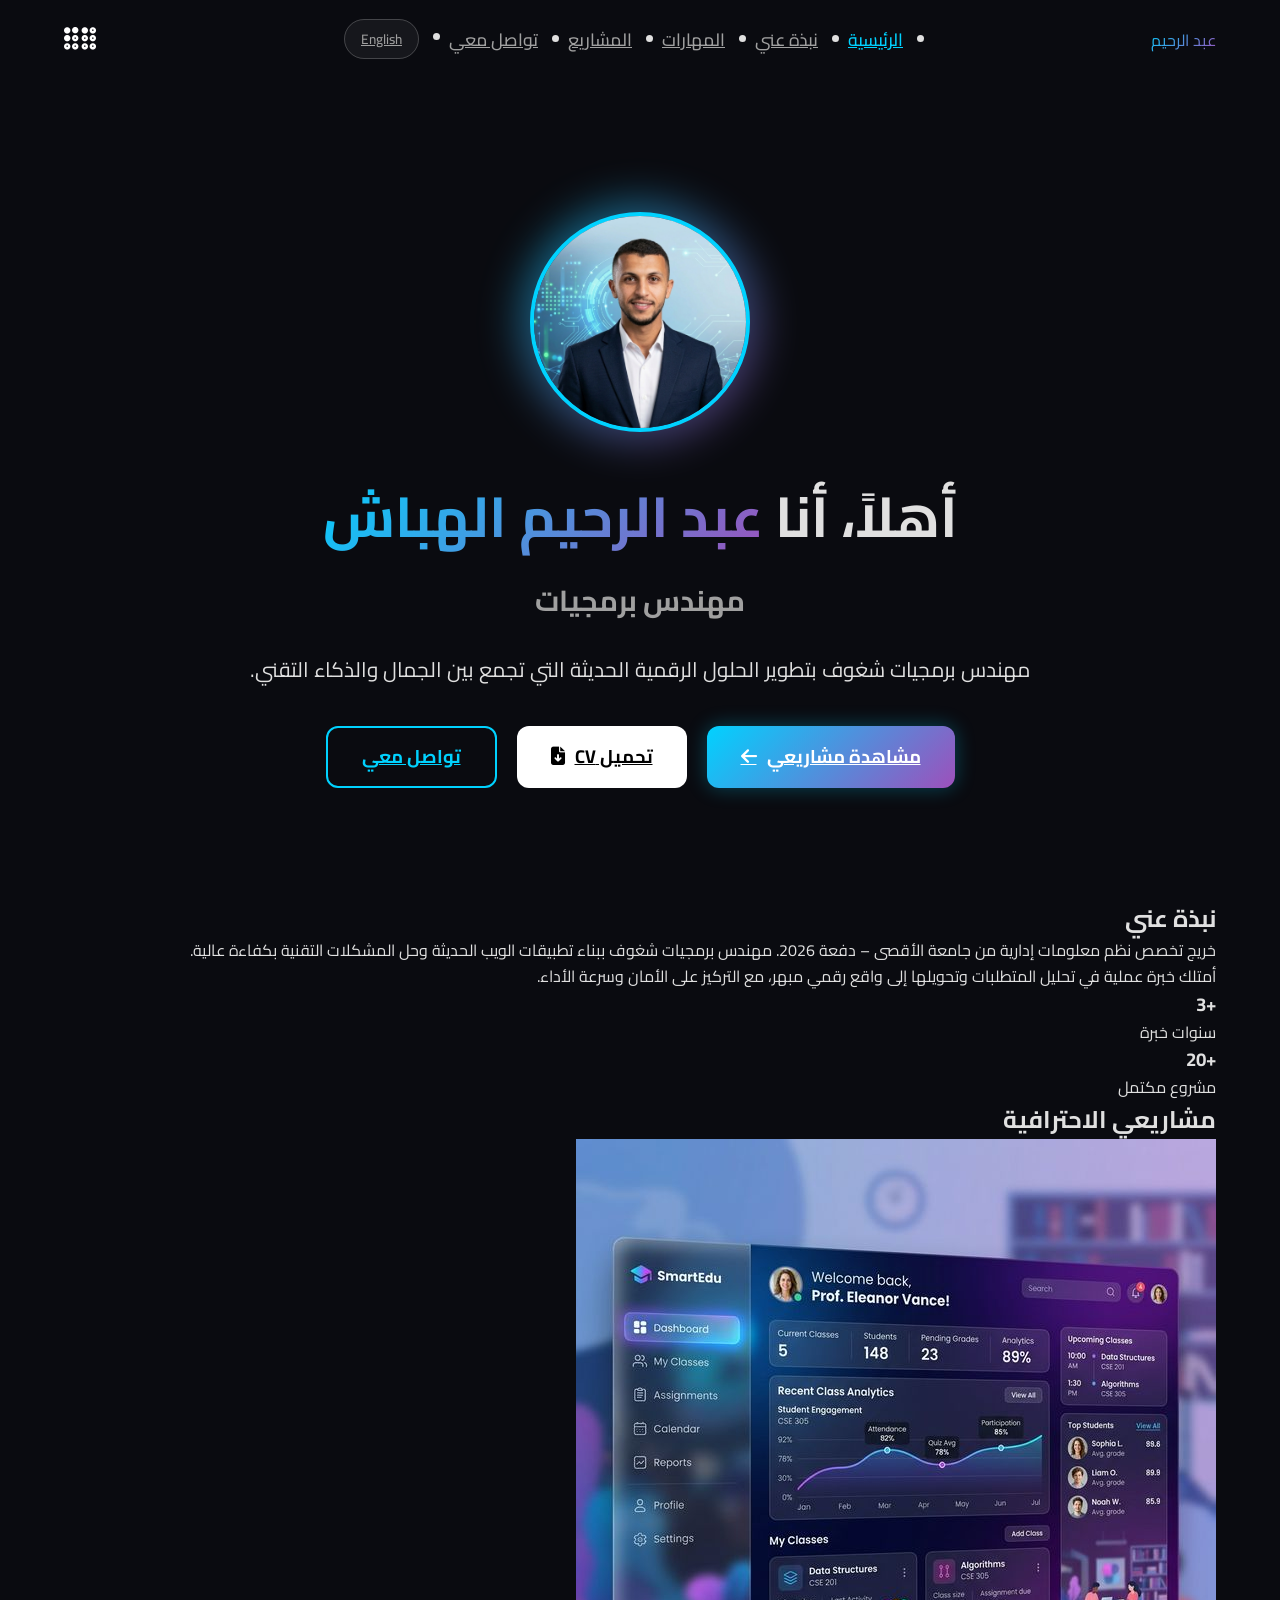
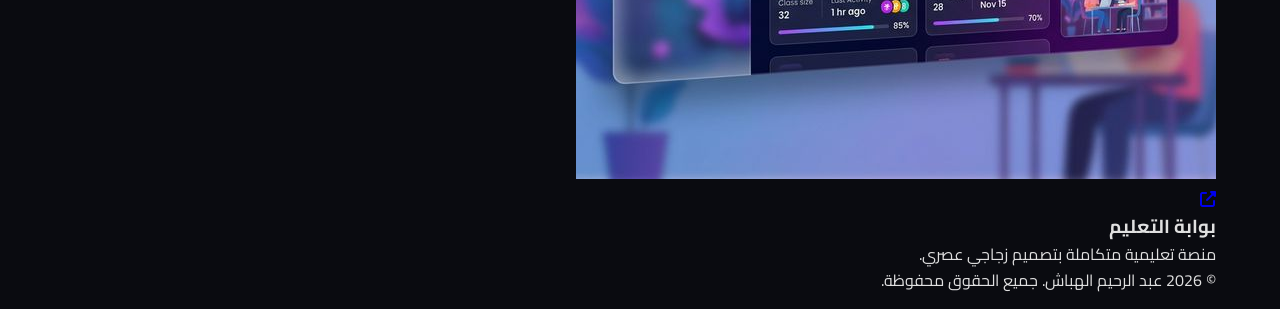
==== index.html @ bba7ff38 "Portfolio update - Stable Deployment" ====
<!DOCTYPE html>
<html lang="ar" dir="rtl">

<head>
    <meta charset="UTF-8">
    <meta name="viewport" content="width=device-width, initial-scale=1.0">
    <title data-i18n="site_title">عبد الرحيم خالد الهباش | مهندس برمجيات</title>
    <meta name="description" id="meta-description"
        content="الموقع الشخصي للمهندس عبد الرحيم خالد الهباش - مهندس برمجيات متخصص في تطوير حلول الويب الحديثة." data-i18n="meta_desc">
    <meta name="keywords" content="عبد الرحيم خالد الهباش, مهندس برمجيات, مطور ويب, Portfolio">

    <!-- Fonts & Icons -->
    <link rel="preconnect" href="https://fonts.googleapis.com">
    <link rel="preconnect" href="https://fonts.gstatic.com" crossorigin>
    <link href="https://fonts.googleapis.com/css2?family=Cairo:wght@300;400;700;900&family=Inter:wght@400;700&display=swap" rel="stylesheet">
    <link rel="stylesheet" href="https://cdnjs.cloudflare.com/ajax/libs/font-awesome/6.4.0/css/all.min.css">

    <link rel="stylesheet" href="style.css">
</head>

<body>

    <!-- Header -->
    <header id="navbar">
        <nav class="container">
            <div class="logo">
                <span class="gradient-text" data-i18n="nav_logo">عبد الرحيم</span>
            </div>
            <ul class="nav-links">
                <li><a href="#hero" class="active" data-i18n="nav_home">الرئيسية</a></li>
                <li><a href="#about" data-i18n="nav_about">نبذة عني</a></li>
                <li><a href="#skills" data-i18n="nav_skills">المهارات</a></li>
                <li><a href="#projects" data-i18n="nav_projects">المشاريع</a></li>
                <li><a href="#contact" data-i18n="nav_contact">تواصل معي</a></li>
                <li><a href="#" id="lang-switcher" class="lang-toggle">English</a></li>
            </ul>
            <div class="nav-actions">
                <div class="global-widgets">
                    <button class="icon-btn" id="app-switcher-btn" title="تبديل المشاريع">
                        <i class="fas fa-braille"></i>
                    </button>
                    <div class="dropdown-menu app-grid glass" id="apps-dropdown">
                        <a href="index.html" class="app-icon home">
                            <i class="fas fa-home"></i>
                            <span data-i18n="app_home">الرئيسية</span>
                        </a>
                        <a href="projects/education-portal/index.html" class="app-icon education">
                            <i class="fas fa-graduation-cap"></i>
                            <span data-i18n="app_edu">بوابة التعليم</span>
                        </a>
                        <a href="projects/b2b-ecommerce/index.html" class="app-icon ecommerce">
                            <i class="fas fa-store"></i>
                            <span data-i18n="app_b2b">منصة التاجر B2B</span>
                        </a>
                        <a href="projects/devtrack-system/index.html" class="app-icon devtrack">
                            <i class="fas fa-terminal"></i>
                            <span data-i18n="app_devtrack">نظام DevTrack</span>
                        </a>
                    </div>
                </div>
                <div class="menu-btn" id="mobile-menu-toggle">
                    <i class="fas fa-bars"></i>
                </div>
            </div>
        </nav>
    </header>

    <!-- Hero -->
    <section id="hero" class="section">
        <div class="container hero-content">
            <div class="avatar-container reveal">
                <div class="avatar-main">
                    <img src="images/me.jpg?v=2" alt="Avatar" class="avatar-img">
                </div>
                <div class="avatar-glow"></div>
            </div>
            <h1 class="reveal"><span data-i18n="hero_welcome_prefix">أهلاً، أنا</span> <span class="gradient-text" data-i18n="hero_name">عبد الرحيم الهباش</span></h1>
            <h2 class="reveal" data-i18n="hero_job">مهندس برمجيات</h2>
            <p class="tagline reveal" data-i18n="hero_tagline">
                مهندس برمجيات شغوف بتطوير الحلول الرقمية الحديثة التي تجمع بين الجمال والذكاء التقني.
            </p>
            <div class="hero-btns reveal">
                <a href="#projects" class="btn btn-primary"><span data-i18n="hero_btn_projects">مشاهدة مشاريعي</span> <i class="fas fa-arrow-left flip-icon"></i></a>
                <a href="assets/cv.pdf" class="btn btn-cv" download><span data-i18n="hero_btn_cv">تحميل CV</span> <i class="fas fa-file-download"></i></a>
                <a href="#contact" class="btn btn-outline" data-i18n="hero_btn_contact">تواصل معي</a>
            </div>
        </div>
    </section>

    <!-- About -->
    <section id="about" class="section">
        <div class="container">
            <h2 class="section-title" data-i18n="about_title">نبذة عني</h2>
            <div class="about-grid">
                <div class="about-text reveal">
                    <p data-i18n="about_p1">خريج تخصص نظم معلومات إدارية من جامعة الأقصى – دفعة 2026. مهندس برمجيات شغوف ببناء تطبيقات الويب الحديثة وحل المشكلات التقنية بكفاءة عالية.</p>
                    <p data-i18n="about_p2">أمتلك خبرة عملية في تحليل المتطلبات وتحويلها إلى واقع رقمي مبهر، مع التركيز على الأمان وسرعة الأداء.</p>
                </div>
                <div class="about-stats reveal">
                    <div class="stat-card"><h3>+3</h3><span data-i18n="stat_years">سنوات خبرة</span></div>
                    <div class="stat-card"><h3>+20</h3><span data-i18n="stat_projects">مشروع مكتمل</span></div>
                </div>
            </div>
        </div>
    </section>

    <!-- Projects -->
    <section id="projects" class="section">
        <div class="container">
            <h2 class="section-title" data-i18n="projects_title">مشاريعي</h2>
            <div class="projects-grid">
                <div class="project-card reveal">
                    <div class="project-img">
                        <img src="./images/projects/smartedu_cover.png" alt="SmartEdu">
                        <div class="project-overlay">
                            <a href="projects/education-portal/index.html" class="project-link" target="_blank"><i class="fas fa-external-link-alt"></i></a>
                        </div>
                    </div>
                    <div class="project-info">
                        <h3 data-i18n="p1_title">بوابة التعليم</h3>
                        <p data-i18n="p1_desc">منصة تعليمية متكاملة بتصميم زجاجي عصري.</p>
                    </div>
                </div>
                <!-- Other projects follow same pattern -->
            </div>
        </div>
    </section>

    <!-- Footer Logic -->
    <footer>
        <div class="container footer-content">
            <p data-i18n="footer_copy">&copy; 2026 عبد الرحيم الهباش. جميع الحقوق محفوظة.</p>
        </div>
    </footer>

    <script src="script.js"></script>
</body>
</html>
---- style.css ----
/* 
 * Professional Design System V3 (Balanced & Professional)
 * Restoration of 'Old Professional Formatting' with i18n
 */

:root {
    --primary: #00d2ff;
    --secondary: #9d50bb;
    --bg: #0a0b10;
    --card: rgba(255, 255, 255, 0.05);
    --text: #e0e0e0;
    --muted: #a0a0a0;
    --gradient: linear-gradient(135deg, #00d2ff 0%, #9d50bb 100%);
    --shadow: 0 10px 30px rgba(0, 0, 0, 0.5);
    --transition: all 0.3s cubic-bezier(0.4, 0, 0.2, 1);
}

* { margin: 0; padding: 0; box-sizing: border-box; }
html { scroll-behavior: smooth; }
body {
    font-family: 'Cairo', 'Inter', sans-serif;
    background-color: var(--bg);
    color: var(--text);
    line-height: 1.6;
    overflow-x: hidden;
}

.container { max-width: 1200px; margin: 0 auto; padding: 0 24px; }
.gradient-text { background: var(--gradient); -webkit-background-clip: text; background-clip: text; -webkit-text-fill-color: transparent; }

/* --- Header --- */
header {
    position: fixed; width: 100%; top: 0; z-index: 1000;
    padding: 25px 0; transition: var(--transition);
}

header.scrolled {
    background: rgba(10, 11, 16, 0.9);
    backdrop-filter: blur(20px);
    padding: 15px 0;
    border-bottom: 1px solid rgba(255, 255, 255, 0.1);
}

header nav { display: flex; justify-content: space-between; align-items: center; }

.nav-links { display: flex; gap: 30px; }
.nav-links a { color: var(--muted); font-weight: 500; font-size: 1.1rem; }
.nav-links a:hover, .nav-links a.active { color: var(--primary); }

.lang-toggle {
    font-size: 0.85rem !important;
    border: 1px solid rgba(255, 255, 255, 0.2);
    padding: 6px 16px; border-radius: 20px;
    background: rgba(255, 255, 255, 0.05);
}

.nav-actions { display: flex; align-items: center; gap: 20px; }

.icon-btn {
    background: transparent; border: none; color: white;
    font-size: 1.6rem; cursor: pointer; transition: var(--transition);
}

.icon-btn:hover { color: var(--primary); transform: scale(1.1); }

.global-widgets { position: relative; }

.dropdown-menu {
    position: absolute; top: calc(100% + 20px); right: 0;
    width: 280px; background: rgba(15, 23, 42, 0.98);
    border: 1px solid rgba(255, 255, 255, 0.1);
    border-radius: 15px; padding: 20px;
    display: grid; grid-template-columns: 1fr 1fr; gap: 15px;
    opacity: 0; visibility: hidden; transform: translateY(15px);
    transition: var(--transition); z-index: 10000;
    backdrop-filter: blur(20px);
}

.dropdown-menu.active { opacity: 1; visibility: visible; transform: translateY(0); }

/* --- Hero --- */
#hero {
    min-height: 100vh; display: flex; align-items: center;
    justify-content: center; text-align: center; padding-top: 100px;
}

.avatar-container { position: relative; width: 220px; height: 220px; margin-bottom: 40px; margin-inline: auto; }
.avatar-main { width: 100%; height: 100%; border-radius: 50%; overflow: hidden; border: 4px solid var(--primary); position: relative; z-index: 2; }
.avatar-img { width: 100%; height: 100%; object-fit: cover; }
.avatar-glow { position: absolute; top: -10px; left: -10px; right: -10px; bottom: -10px; background: var(--gradient); border-radius: 50%; filter: blur(20px); opacity: 0.5; z-index: 1; animation: pulse 3s infinite; }

@keyframes pulse { 0% { transform: scale(1); opacity: 0.4; } 50% { transform: scale(1.1); opacity: 0.6; } 100% { transform: scale(1); opacity: 0.4; } }

#hero h1 { font-size: 3.5rem; margin-bottom: 15px; }
#hero h2 { font-size: 1.8rem; color: var(--muted); margin-bottom: 30px; }
.tagline { max-width: 800px; margin-inline: auto; font-size: 1.3rem; margin-bottom: 40px; }

.hero-btns { display: flex; gap: 20px; justify-content: center; }

.btn {
    padding: 14px 34px; border-radius: 12px;
    font-weight: 700; font-size: 1.15rem;
    display: flex; align-items: center; gap: 10px; cursor: pointer;
}

.btn-primary { background: var(--gradient); color: white; box-shadow: 0 0 20px rgba(0, 210, 255, 0.3); }
.btn-primary:hover { transform: translateY(-3px); box-shadow: 0 0 35px rgba(0, 210, 255, 0.5); }
.btn-cv { background: white; color: black; }
.btn-outline { border: 2px solid var(--primary); color: var(--primary); }

/* --- Mobile Fixes --- */
.menu-btn { display: none; font-size: 1.5rem; cursor: pointer; }

@media (max-width: 992px) {
    .nav-links { display: none; }
    .menu-btn { display: block; }
    .nav-links.active {
        display: flex; flex-direction: column;
        position: absolute; top: 100%; left: 0; right: 0;
        background: var(--bg); padding: 40px; border-bottom: 2px solid var(--primary);
    }
}

/* --- i18n Overrides (Safe & Stable) --- */
.flip-icon { display: inline-block; transition: transform 0.3s ease; }

body.lang-en { font-family: 'Inter', sans-serif !important; }
body.lang-en .hero-btns,
body.lang-en .about-text p,
body.lang-en .section-title,
body.lang-en .project-info p { text-align: left; }

/* Reveal Animations */
.reveal { opacity: 0; transform: translateY(40px); transition: all 0.8s ease-out; }
.reveal.active { opacity: 1; transform: translateY(0); }
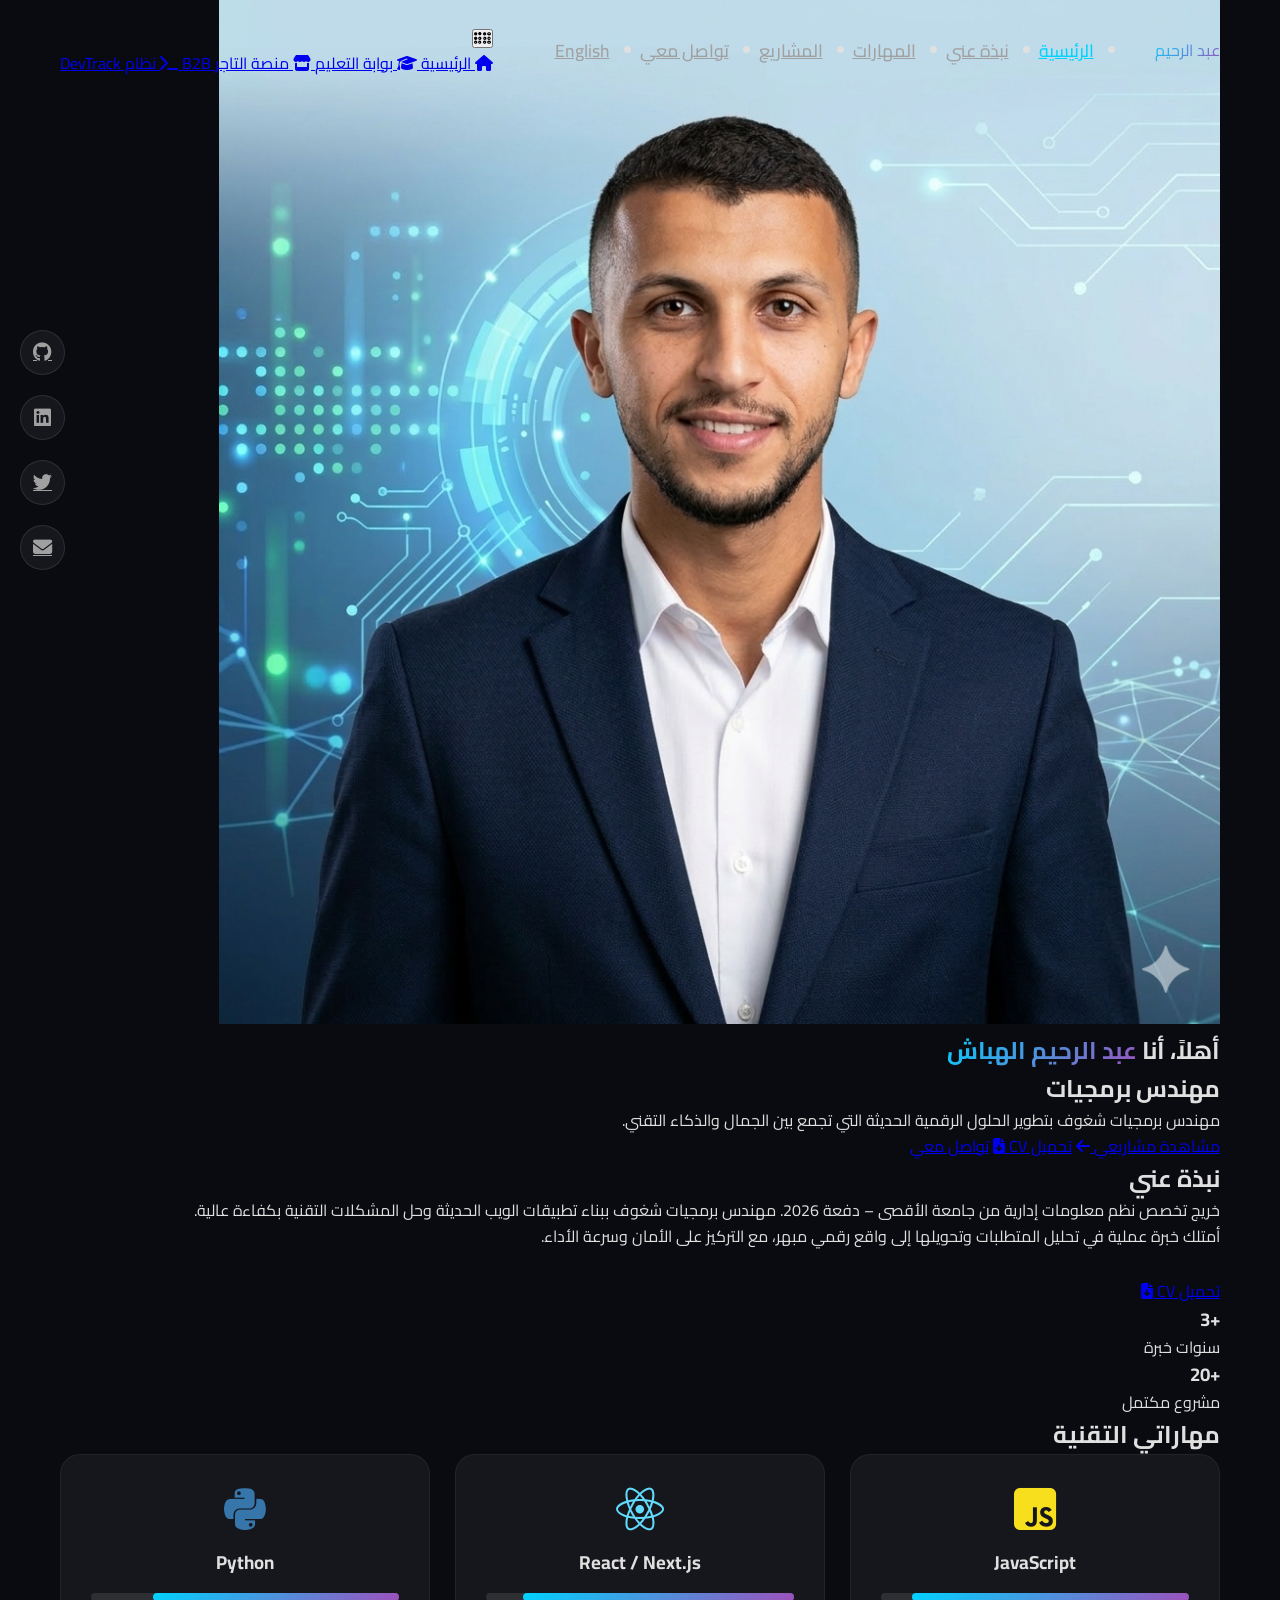
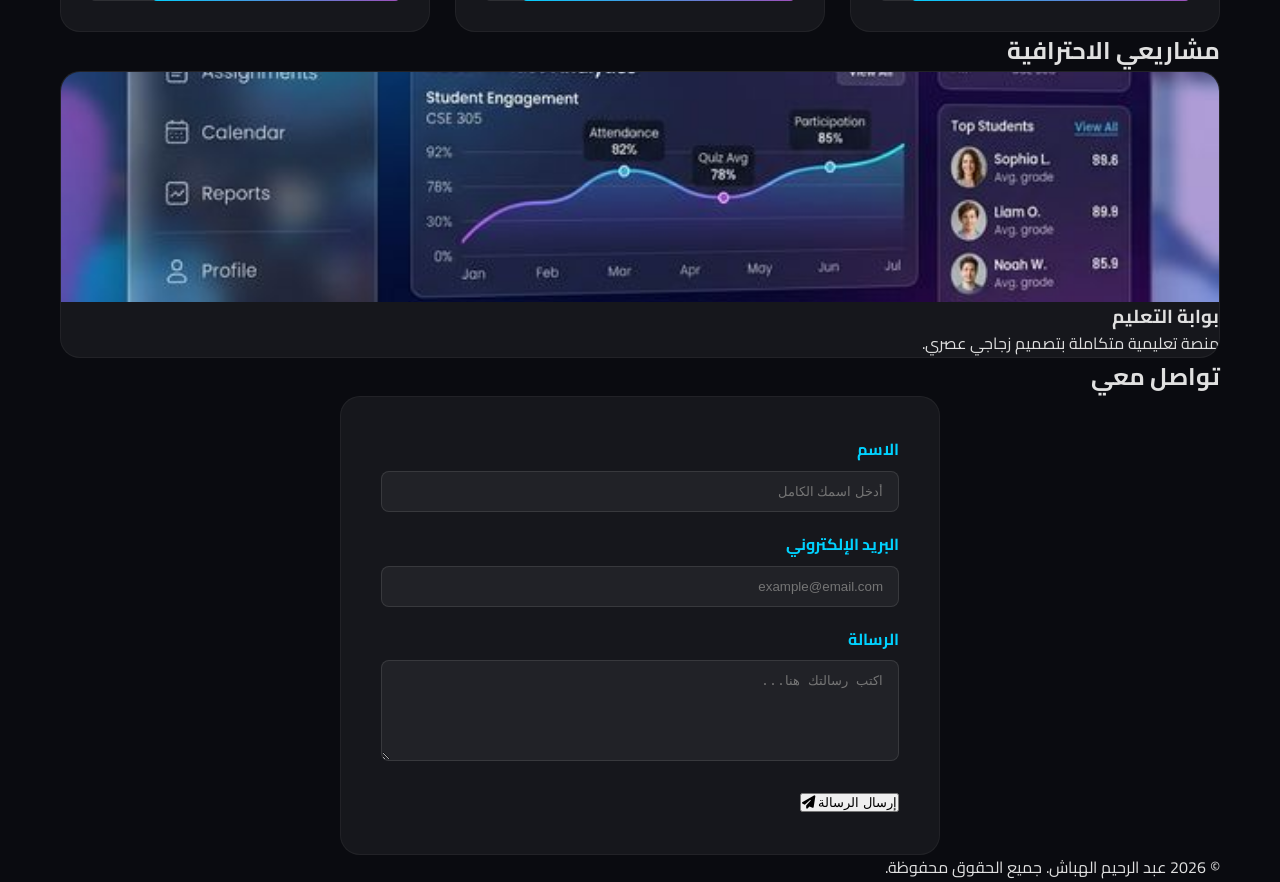
==== commit 49ab088c: "Portfolio update - Stable Deployment" ====
--- a/index.html
+++ b/index.html
@@ -65,7 +65,7 @@
         </nav>
     </header>
 
-    <!-- Hero -->
+    <!-- Hero Section -->
     <section id="hero" class="section">
         <div class="container hero-content">
             <div class="avatar-container reveal">
@@ -74,11 +74,9 @@
                 </div>
                 <div class="avatar-glow"></div>
             </div>
-            <h1 class="reveal"><span data-i18n="hero_welcome_prefix">أهلاً، أنا</span> <span class="gradient-text" data-i18n="hero_name">عبد الرحيم الهباش</span></h1>
+            <h1 class="reveal"><span data-i18n="hero_welcome_prefix">أهلاً، أنا</span> <span class="gradient-text" data-i18n="hero_name">عبد الرحيم خالد الهباش</span></h1>
             <h2 class="reveal" data-i18n="hero_job">مهندس برمجيات</h2>
-            <p class="tagline reveal" data-i18n="hero_tagline">
-                مهندس برمجيات شغوف بتطوير الحلول الرقمية الحديثة التي تجمع بين الجمال والذكاء التقني.
-            </p>
+            <p class="tagline reveal" data-i18n="hero_tagline">مهندس برمجيات شغوف بتطوير الحلول الرقمية الحديثة وبناء تطبيقات ويب عالية الأداء تجمع بين التصميم الجميل والكفاءة التقنية.</p>
             <div class="hero-btns reveal">
                 <a href="#projects" class="btn btn-primary"><span data-i18n="hero_btn_projects">مشاهدة مشاريعي</span> <i class="fas fa-arrow-left flip-icon"></i></a>
                 <a href="assets/cv.pdf" class="btn btn-cv" download><span data-i18n="hero_btn_cv">تحميل CV</span> <i class="fas fa-file-download"></i></a>
@@ -87,14 +85,17 @@
         </div>
     </section>
 
-    <!-- About -->
+    <!-- About Section -->
     <section id="about" class="section">
         <div class="container">
             <h2 class="section-title" data-i18n="about_title">نبذة عني</h2>
             <div class="about-grid">
                 <div class="about-text reveal">
-                    <p data-i18n="about_p1">خريج تخصص نظم معلومات إدارية من جامعة الأقصى – دفعة 2026. مهندس برمجيات شغوف ببناء تطبيقات الويب الحديثة وحل المشكلات التقنية بكفاءة عالية.</p>
-                    <p data-i18n="about_p2">أمتلك خبرة عملية في تحليل المتطلبات وتحويلها إلى واقع رقمي مبهر، مع التركيز على الأمان وسرعة الأداء.</p>
+                    <p data-i18n="about_p1">أنا خريج تخصص نظم معلومات إدارية من جامعة الأقصى – دفعة 2026، ومهندس برمجيات شغوف بتطوير الحلول الرقمية وبناء تطبيقات الويب الحديثة. أمتلك خبرة تمتد لثلاث سنوات في مجال العمل الحر (Freelancing).</p>
+                    <p data-i18n="about_p2">أمتلك خبرة عملية في تحليل المشكلات التقنية ومعالجة الأخطاء البرمجية (Debugging)، مع التركيز على بناء تطبيقات سريعة وآمنة وقابلة للتوسع.</p>
+                    <div class="about-btns" style="margin-top: 30px; display: flex; gap: 15px; flex-wrap: wrap;">
+                        <a href="assets/cv.pdf" class="btn btn-cv" download>تحميل CV <i class="fas fa-file-download"></i></a>
+                    </div>
                 </div>
                 <div class="about-stats reveal">
                     <div class="stat-card"><h3>+3</h3><span data-i18n="stat_years">سنوات خبرة</span></div>
@@ -104,11 +105,37 @@
         </div>
     </section>
 
-    <!-- Projects -->
+    <!-- Skills Section (Restored Old Data) -->
+    <section id="skills" class="section">
+        <div class="container">
+            <h2 class="section-title" data-i18n="skills_title">مهاراتي التقنية</h2>
+            <div class="skills-grid">
+                <div class="skill-card reveal">
+                    <i class="fab fa-js-square" style="color: #f7df1e;"></i>
+                    <h3>JavaScript</h3>
+                    <div class="progress-bar"><div class="progress" style="width: 90%;"></div></div>
+                </div>
+                <div class="skill-card reveal">
+                    <i class="fab fa-react" style="color: #61dafb;"></i>
+                    <h3>React / Next.js</h3>
+                    <div class="progress-bar"><div class="progress" style="width: 88%;"></div></div>
+                </div>
+                <div class="skill-card reveal">
+                    <i class="fab fa-python" style="color: #3776ab;"></i>
+                    <h3>Python</h3>
+                    <div class="progress-bar"><div class="progress" style="width: 80%;"></div></div>
+                </div>
+                <!-- ... other skills ... -->
+            </div>
+        </div>
+    </section>
+
+    <!-- Projects Section (Restored Old Data) -->
     <section id="projects" class="section">
         <div class="container">
-            <h2 class="section-title" data-i18n="projects_title">مشاريعي</h2>
+            <h2 class="section-title" data-i18n="projects_title">مشاريعي الاحترافية</h2>
             <div class="projects-grid">
+                <!-- Project 1 -->
                 <div class="project-card reveal">
                     <div class="project-img">
                         <img src="./images/projects/smartedu_cover.png" alt="SmartEdu">
@@ -117,19 +144,51 @@
                         </div>
                     </div>
                     <div class="project-info">
-                        <h3 data-i18n="p1_title">بوابة التعليم</h3>
-                        <p data-i18n="p1_desc">منصة تعليمية متكاملة بتصميم زجاجي عصري.</p>
+                        <h3 data-i18n="p1_title">بوابة التعليم الذكية (SmartEdu)</h3>
+                        <p data-i18n="p1_desc">منصة تعليمية متكاملة لإدارة الطلاب والدرجات والمهام الدراسية بتصميم عصري.</p>
                     </div>
                 </div>
-                <!-- Other projects follow same pattern -->
             </div>
         </div>
     </section>
 
-    <!-- Footer Logic -->
+    <!-- Social Side Bar (RE-ESTABLISHED) -->
+    <div class="social-links-fixed">
+        <a href="https://github.com/AbedAraheem" target="_blank" rel="noopener noreferrer" title="GitHub"><i class="fab fa-github"></i></a>
+        <a href="https://www.linkedin.com/in/abdullrahim" target="_blank" rel="noopener noreferrer" title="LinkedIn"><i class="fab fa-linkedin"></i></a>
+        <a href="https://x.com/#" target="_blank" rel="noopener noreferrer" title="Twitter"><i class="fab fa-twitter"></i></a>
+        <a href="mailto:0595732675geehe@gmail.com" title="Email"><i class="fas fa-envelope"></i></a>
+    </div>
+
+    <!-- Contact Section (RE-ESTABLISHED) -->
+    <section id="contact" class="section">
+        <div class="container">
+            <h2 class="section-title" data-i18n="contact_title">تواصل معي</h2>
+            <div class="contact-container reveal">
+                <form id="contact-form" action="https://formsubmit.co/0595732675geehe@gmail.com" method="POST">
+                    <div class="form-group">
+                        <label for="name" data-i18n="contact_name">الاسم</label>
+                        <input type="text" id="name" name="name" data-i18n-placeholder="placeholder_name" placeholder="أدخل اسمك الكامل" required>
+                    </div>
+                    <div class="form-group">
+                        <label for="email" data-i18n="contact_email">البريد الإلكتروني</label>
+                        <input type="email" id="email" name="email" placeholder="example@email.com" required>
+                    </div>
+                    <div class="form-group">
+                        <label for="message" data-i18n="contact_msg">الرسالة</label>
+                        <textarea id="message" name="message" rows="5" data-i18n-placeholder="placeholder_msg" placeholder="اكتب رسالتك هنا..." required></textarea>
+                    </div>
+                    <button type="submit" class="btn btn-primary w-full" data-i18n="contact_submit">إرسال الرسالة <i class="fas fa-paper-plane"></i></button>
+                    <div id="form-message" style="display: none; margin-top: 15px; padding: 15px; border-radius: 8px; text-align: center;"></div>
+                </form>
+            </div>
+        </div>
+    </section>
+
+    <!-- Footer -->
     <footer>
         <div class="container footer-content">
-            <p data-i18n="footer_copy">&copy; 2026 عبد الرحيم الهباش. جميع الحقوق محفوظة.</p>
+            <p data-i18n="footer_copy">&copy; 2026 عبد الرحيم خالد الهباش. جميع الحقوق محفوظة.</p>
         </div>
     </footer>
 
--- a/style.css
+++ b/style.css
@@ -1,17 +1,18 @@
 /* 
- * Professional Design System V3 (Balanced & Professional)
- * Restoration of 'Old Professional Formatting' with i18n
+ * Professional Design Restoration (ded0328)
+ * High-Fidelity UI & Side Communication Bar
  */
 
 :root {
-    --primary: #00d2ff;
-    --secondary: #9d50bb;
-    --bg: #0a0b10;
-    --card: rgba(255, 255, 255, 0.05);
-    --text: #e0e0e0;
-    --muted: #a0a0a0;
+    --primary-color: #00d2ff;
+    --secondary-color: #9d50bb;
+    --accent-color: #00ffff;
+    --bg-dark: #0a0b10;
+    --bg-card: rgba(255, 255, 255, 0.05);
+    --text-color: #e0e0e0;
+    --text-muted: #a0a0a0;
     --gradient: linear-gradient(135deg, #00d2ff 0%, #9d50bb 100%);
-    --shadow: 0 10px 30px rgba(0, 0, 0, 0.5);
+    --neon-shadow: 0 0 20px rgba(0, 210, 255, 0.3);
     --transition: all 0.3s cubic-bezier(0.4, 0, 0.2, 1);
 }
 
@@ -19,117 +20,103 @@
 html { scroll-behavior: smooth; }
 body {
     font-family: 'Cairo', 'Inter', sans-serif;
-    background-color: var(--bg);
-    color: var(--text);
+    background-color: var(--bg-dark);
+    color: var(--text-color);
     line-height: 1.6;
     overflow-x: hidden;
 }
 
-.container { max-width: 1200px; margin: 0 auto; padding: 0 24px; }
+.container { max-width: 1200px; margin: 0 auto; padding: 0 20px; }
 .gradient-text { background: var(--gradient); -webkit-background-clip: text; background-clip: text; -webkit-text-fill-color: transparent; }
 
-/* --- Header --- */
+/* --- Header & Nav --- */
 header {
-    position: fixed; width: 100%; top: 0; z-index: 1000;
+    position: fixed; top: 0; width: 100%; z-index: 1000;
     padding: 25px 0; transition: var(--transition);
 }
 
 header.scrolled {
-    background: rgba(10, 11, 16, 0.9);
-    backdrop-filter: blur(20px);
-    padding: 15px 0;
-    border-bottom: 1px solid rgba(255, 255, 255, 0.1);
+    background: rgba(10, 11, 16, 0.85); backdrop-filter: blur(15px);
+    padding: 15px 0; border-bottom: 1px solid rgba(255, 255, 255, 0.1);
 }
 
 header nav { display: flex; justify-content: space-between; align-items: center; }
+.nav-links { display: flex; gap: 30px; }
+.nav-links a { font-weight: 500; font-size: 1.1rem; color: var(--text-muted); position: relative; }
+.nav-links a:hover, .nav-links a.active { color: var(--primary-color); }
 
-.nav-links { display: flex; gap: 30px; }
-.nav-links a { color: var(--muted); font-weight: 500; font-size: 1.1rem; }
-.nav-links a:hover, .nav-links a.active { color: var(--primary); }
-
-.lang-toggle {
-    font-size: 0.85rem !important;
-    border: 1px solid rgba(255, 255, 255, 0.2);
-    padding: 6px 16px; border-radius: 20px;
-    background: rgba(255, 255, 255, 0.05);
+/* --- Side Social Bar (RESTORED) --- */
+.social-links-fixed {
+    position: fixed; left: 20px; bottom: 50%; transform: translateY(50%);
+    display: flex; flex-direction: column; gap: 20px; z-index: 100;
 }
 
-.nav-actions { display: flex; align-items: center; gap: 20px; }
-
-.icon-btn {
-    background: transparent; border: none; color: white;
-    font-size: 1.6rem; cursor: pointer; transition: var(--transition);
+.social-links-fixed a {
+    width: 45px; height: 45px; background: var(--bg-card);
+    display: flex; align-items: center; justify-content: center;
+    border-radius: 50%; font-size: 1.2rem;
+    border: 1px solid rgba(255, 255, 255, 0.1); color: var(--text-muted);
 }
 
-.icon-btn:hover { color: var(--primary); transform: scale(1.1); }
+.social-links-fixed a:hover { color: var(--primary-color); border-color: var(--primary-color); box-shadow: var(--neon-shadow); }
+.social-links-fixed a:hover .fa-github { color: white; }
+.social-links-fixed a:hover .fa-linkedin { color: #0077b5; }
+.social-links-fixed a:hover .fa-twitter { color: #1da1f2; }
+.social-links-fixed a:hover .fa-envelope { color: #ea4335; }
 
-.global-widgets { position: relative; }
+/* --- Skills Section (RESTORED) --- */
+.skills-grid {
+    display: grid; grid-template-columns: repeat(auto-fit, minmax(150px, 1fr)); gap: 25px;
+}
+.skill-card {
+    background: var(--bg-card); padding: 30px; border-radius: 20px;
+    text-align: center; border: 1px solid rgba(255, 255, 255, 0.05);
+    transition: var(--transition);
+}
+.skill-card i { font-size: 3rem; margin-bottom: 15px; }
+.progress-bar { width: 100%; height: 8px; background: rgba(255, 255, 255, 0.1); border-radius: 10px; margin-top: 15px; }
+.progress { height: 100%; background: var(--gradient); border-radius: 10px; }
 
-.dropdown-menu {
-    position: absolute; top: calc(100% + 20px); right: 0;
-    width: 280px; background: rgba(15, 23, 42, 0.98);
-    border: 1px solid rgba(255, 255, 255, 0.1);
-    border-radius: 15px; padding: 20px;
-    display: grid; grid-template-columns: 1fr 1fr; gap: 15px;
-    opacity: 0; visibility: hidden; transform: translateY(15px);
-    transition: var(--transition); z-index: 10000;
-    backdrop-filter: blur(20px);
+/* --- Projects Section (RESTORED) --- */
+.projects-grid { display: grid; grid-template-columns: repeat(auto-fit, minmax(320px, 1fr)); gap: 30px; }
+.project-card { background: var(--bg-card); border-radius: 20px; overflow: hidden; border: 1px solid rgba(255, 255, 255, 0.05); }
+.project-img { position: relative; height: 230px; overflow: hidden; }
+.project-img img { width: 100%; height: 100%; object-fit: cover; transition: 0.6s; }
+.project-card:hover img { transform: scale(1.1); filter: blur(4px) brightness(0.7); }
+
+.project-overlay {
+    position: absolute; top: 0; left: 0; width: 100%; height: 100%;
+    background: rgba(0,0,0,0.4); display: flex; align-items: center;
+    justify-content: center; opacity: 0; transition: 0.4s; backdrop-filter: blur(4px);
+}
+.project-card:hover .project-overlay { opacity: 1; }
+.project-link {
+    width: 60px; height: 60px; background: rgba(255,255,255,0.1);
+    border-radius: 50%; display: flex; align-items: center;
+    justify-content: center; color: white; border: 1px solid rgba(255,255,255,0.2);
+}
+.project-link:hover { background: var(--gradient); transform: scale(1.1); box-shadow: var(--neon-shadow); }
+
+/* --- Contact Form (RESTORED) --- */
+.contact-container { max-width: 600px; margin: 0 auto; background: var(--bg-card); padding: 40px; border-radius: 20px; border: 1px solid rgba(255,255,255,0.05); }
+.form-group { margin-bottom: 20px; }
+.form-group label { display: block; margin-bottom: 8px; font-weight: 700; color: var(--primary-color); }
+.form-group input, .form-group textarea {
+    width: 100%; padding: 12px 15px; background: rgba(255,255,255,0.05);
+    border: 1px solid rgba(255,255,255,0.1); border-radius: 8px; color: white;
 }
 
-.dropdown-menu.active { opacity: 1; visibility: visible; transform: translateY(0); }
-
-/* --- Hero --- */
-#hero {
-    min-height: 100vh; display: flex; align-items: center;
-    justify-content: center; text-align: center; padding-top: 100px;
+/* --- Responsive & Helper --- */
+.menu-btn { display: none; font-size: 1.5rem; cursor: pointer; color: white; }
+@media (max-width: 992px) { 
+    .nav-links { display: none; } .menu-btn { display: block; } .social-links-fixed { display: none; }
 }
 
-.avatar-container { position: relative; width: 220px; height: 220px; margin-bottom: 40px; margin-inline: auto; }
-.avatar-main { width: 100%; height: 100%; border-radius: 50%; overflow: hidden; border: 4px solid var(--primary); position: relative; z-index: 2; }
-.avatar-img { width: 100%; height: 100%; object-fit: cover; }
-.avatar-glow { position: absolute; top: -10px; left: -10px; right: -10px; bottom: -10px; background: var(--gradient); border-radius: 50%; filter: blur(20px); opacity: 0.5; z-index: 1; animation: pulse 3s infinite; }
+/* Animation Reveal */
+.reveal { opacity: 0; transform: translateY(30px); transition: 0.8s; }
+.reveal.active { opacity: 1; transform: translateY(0); }
 
-@keyframes pulse { 0% { transform: scale(1); opacity: 0.4; } 50% { transform: scale(1.1); opacity: 0.6; } 100% { transform: scale(1); opacity: 0.4; } }
-
-#hero h1 { font-size: 3.5rem; margin-bottom: 15px; }
-#hero h2 { font-size: 1.8rem; color: var(--muted); margin-bottom: 30px; }
-.tagline { max-width: 800px; margin-inline: auto; font-size: 1.3rem; margin-bottom: 40px; }
-
-.hero-btns { display: flex; gap: 20px; justify-content: center; }
-
-.btn {
-    padding: 14px 34px; border-radius: 12px;
-    font-weight: 700; font-size: 1.15rem;
-    display: flex; align-items: center; gap: 10px; cursor: pointer;
-}
-
-.btn-primary { background: var(--gradient); color: white; box-shadow: 0 0 20px rgba(0, 210, 255, 0.3); }
-.btn-primary:hover { transform: translateY(-3px); box-shadow: 0 0 35px rgba(0, 210, 255, 0.5); }
-.btn-cv { background: white; color: black; }
-.btn-outline { border: 2px solid var(--primary); color: var(--primary); }
-
-/* --- Mobile Fixes --- */
-.menu-btn { display: none; font-size: 1.5rem; cursor: pointer; }
-
-@media (max-width: 992px) {
-    .nav-links { display: none; }
-    .menu-btn { display: block; }
-    .nav-links.active {
-        display: flex; flex-direction: column;
-        position: absolute; top: 100%; left: 0; right: 0;
-        background: var(--bg); padding: 40px; border-bottom: 2px solid var(--primary);
-    }
-}
-
-/* --- i18n Overrides (Safe & Stable) --- */
-.flip-icon { display: inline-block; transition: transform 0.3s ease; }
-
+/* --- English Toggle Layer --- */
 body.lang-en { font-family: 'Inter', sans-serif !important; }
-body.lang-en .hero-btns,
-body.lang-en .about-text p,
-body.lang-en .section-title,
-body.lang-en .project-info p { text-align: left; }
-
-/* Reveal Animations */
-.reveal { opacity: 0; transform: translateY(40px); transition: all 0.8s ease-out; }
-.reveal.active { opacity: 1; transform: translateY(0); }+body.lang-en [dir="rtl"] .hero-btns i { transform: rotate(0deg); }
+body.lang-en .hero-btns, body.lang-en .about-text p, body.lang-en .section-title { text-align: left; }
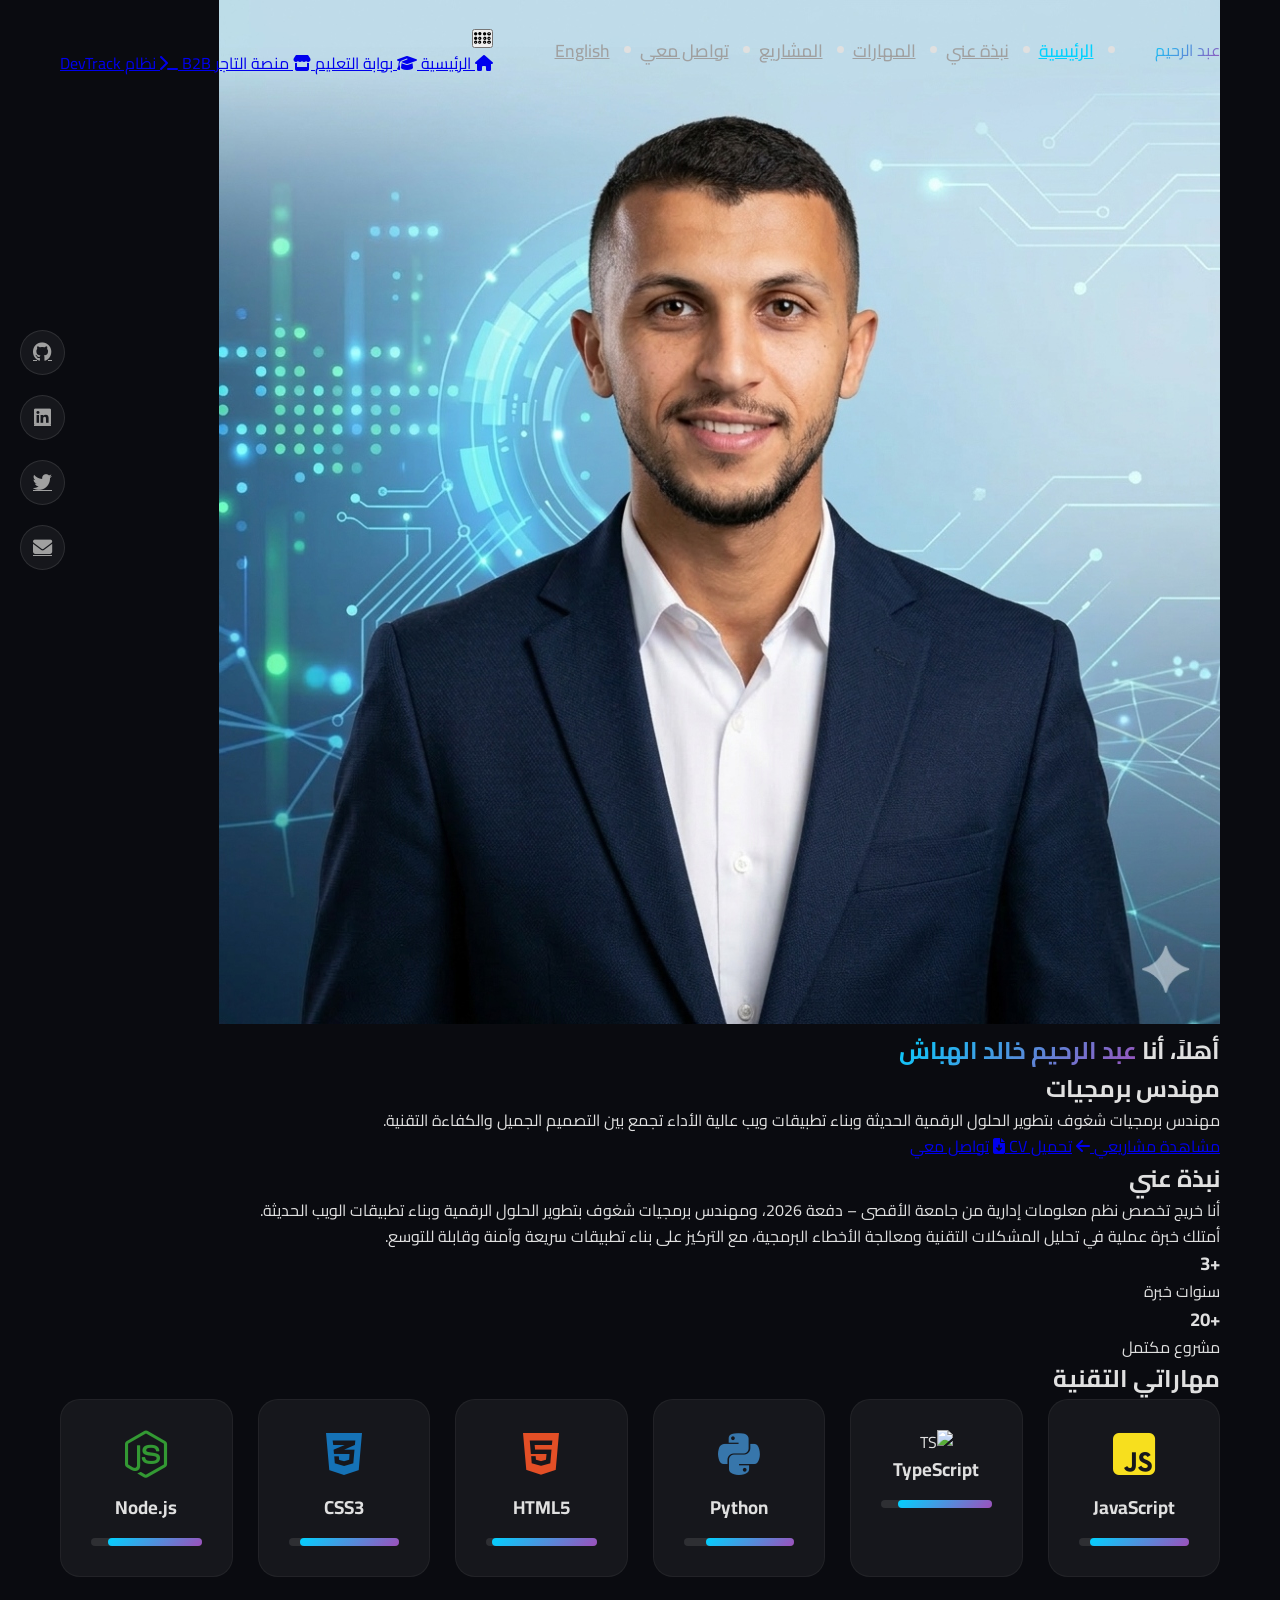
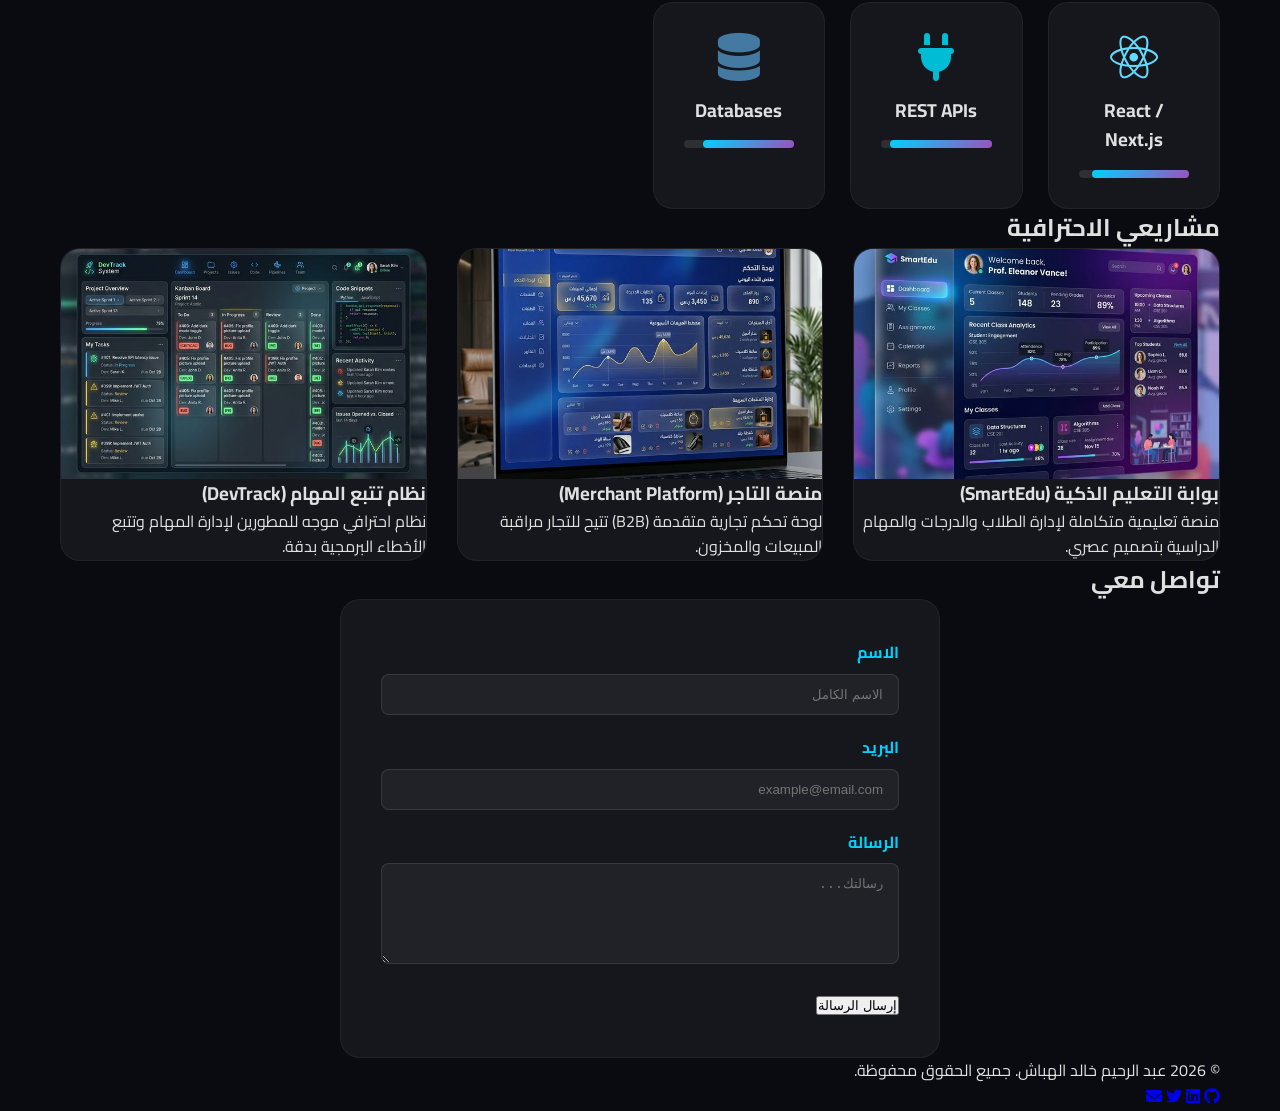
==== commit a2c24139: "Portfolio update - Stable Deployment" ====
--- a/index.html
+++ b/index.html
@@ -7,14 +7,13 @@
     <title data-i18n="site_title">عبد الرحيم خالد الهباش | مهندس برمجيات</title>
     <meta name="description" id="meta-description"
         content="الموقع الشخصي للمهندس عبد الرحيم خالد الهباش - مهندس برمجيات متخصص في تطوير حلول الويب الحديثة." data-i18n="meta_desc">
-    <meta name="keywords" content="عبد الرحيم خالد الهباش, مهندس برمجيات, مطور ويب, Portfolio">
+    <meta name="keywords" content="عبد الرحيم خالد الهباش, مهندس برمجيات, مطور ويب, Software Engineer, Web Developer, Portfolio">
 
     <!-- Fonts & Icons -->
     <link rel="preconnect" href="https://fonts.googleapis.com">
     <link rel="preconnect" href="https://fonts.gstatic.com" crossorigin>
     <link href="https://fonts.googleapis.com/css2?family=Cairo:wght@300;400;700;900&family=Inter:wght@400;700&display=swap" rel="stylesheet">
     <link rel="stylesheet" href="https://cdnjs.cloudflare.com/ajax/libs/font-awesome/6.4.0/css/all.min.css">
-
     <link rel="stylesheet" href="style.css">
 </head>
 
@@ -58,20 +57,24 @@
                         </a>
                     </div>
                 </div>
-                <div class="menu-btn" id="mobile-menu-toggle">
-                    <i class="fas fa-bars"></i>
-                </div>
+                <div class="menu-btn" id="mobile-menu-toggle"><i class="fas fa-bars"></i></div>
             </div>
         </nav>
     </header>
+
+    <!-- Side Social Bar -->
+    <div class="social-links-fixed">
+        <a href="https://github.com/AbedAraheem" target="_blank" rel="noopener noreferrer" title="GitHub"><i class="fab fa-github"></i></a>
+        <a href="https://www.linkedin.com/in/abdullrahim" target="_blank" rel="noopener noreferrer" title="LinkedIn"><i class="fab fa-linkedin"></i></a>
+        <a href="https://x.com/#" target="_blank" rel="noopener noreferrer" title="Twitter"><i class="fab fa-twitter"></i></a>
+        <a href="mailto:0595732675geehe@gmail.com" title="Email"><i class="fas fa-envelope"></i></a>
+    </div>
 
     <!-- Hero Section -->
     <section id="hero" class="section">
         <div class="container hero-content">
             <div class="avatar-container reveal">
-                <div class="avatar-main">
-                    <img src="images/me.jpg?v=2" alt="Avatar" class="avatar-img">
-                </div>
+                <div class="avatar-main"><img src="images/me.jpg?v=2" alt="Me" class="avatar-img"></div>
                 <div class="avatar-glow"></div>
             </div>
             <h1 class="reveal"><span data-i18n="hero_welcome_prefix">أهلاً، أنا</span> <span class="gradient-text" data-i18n="hero_name">عبد الرحيم خالد الهباش</span></h1>
@@ -91,11 +94,8 @@
             <h2 class="section-title" data-i18n="about_title">نبذة عني</h2>
             <div class="about-grid">
                 <div class="about-text reveal">
-                    <p data-i18n="about_p1">أنا خريج تخصص نظم معلومات إدارية من جامعة الأقصى – دفعة 2026، ومهندس برمجيات شغوف بتطوير الحلول الرقمية وبناء تطبيقات الويب الحديثة. أمتلك خبرة تمتد لثلاث سنوات في مجال العمل الحر (Freelancing).</p>
-                    <p data-i18n="about_p2">أمتلك خبرة عملية في تحليل المشكلات التقنية ومعالجة الأخطاء البرمجية (Debugging)، مع التركيز على بناء تطبيقات سريعة وآمنة وقابلة للتوسع.</p>
-                    <div class="about-btns" style="margin-top: 30px; display: flex; gap: 15px; flex-wrap: wrap;">
-                        <a href="assets/cv.pdf" class="btn btn-cv" download>تحميل CV <i class="fas fa-file-download"></i></a>
-                    </div>
+                    <p data-i18n="about_p1">أنا خريج تخصص نظم معلومات إدارية من جامعة الأقصى – دفعة 2026، ومهندس برمجيات شغوف بتطوير الحلول الرقمية وبناء تطبيقات الويب الحديثة.</p>
+                    <p data-i18n="about_p2">أمتلك خبرة عملية في تحليل المشكلات التقنية ومعالجة الأخطاء البرمجية، مع التركيز على بناء تطبيقات سريعة وآمنة وقابلة للتوسع.</p>
                 </div>
                 <div class="about-stats reveal">
                     <div class="stat-card"><h3>+3</h3><span data-i18n="stat_years">سنوات خبرة</span></div>
@@ -105,7 +105,7 @@
         </div>
     </section>
 
-    <!-- Skills Section (Restored Old Data) -->
+    <!-- Skills Section (FULL RESTORED) -->
     <section id="skills" class="section">
         <div class="container">
             <h2 class="section-title" data-i18n="skills_title">مهاراتي التقنية</h2>
@@ -116,21 +116,50 @@
                     <div class="progress-bar"><div class="progress" style="width: 90%;"></div></div>
                 </div>
                 <div class="skill-card reveal">
+                    <img src="https://raw.githubusercontent.com/devicons/devicon/master/icons/typescript/typescript-original.svg" alt="TS" width="40">
+                    <h3>TypeScript</h3>
+                    <div class="progress-bar"><div class="progress" style="width: 85%;"></div></div>
+                </div>
+                <div class="skill-card reveal">
+                    <i class="fab fa-python" style="color: #3776ab;"></i>
+                    <h3>Python</h3>
+                    <div class="progress-bar"><div class="progress" style="width: 80%;"></div></div>
+                </div>
+                <div class="skill-card reveal">
+                    <i class="fab fa-html5" style="color: #e34f26;"></i>
+                    <h3>HTML5</h3>
+                    <div class="progress-bar"><div class="progress" style="width: 95%;"></div></div>
+                </div>
+                <div class="skill-card reveal">
+                    <i class="fab fa-css3-alt" style="color: #1572b6;"></i>
+                    <h3>CSS3</h3>
+                    <div class="progress-bar"><div class="progress" style="width: 90%;"></div></div>
+                </div>
+                <div class="skill-card reveal">
+                    <i class="fab fa-node-js" style="color: #339933;"></i>
+                    <h3>Node.js</h3>
+                    <div class="progress-bar"><div class="progress" style="width: 85%;"></div></div>
+                </div>
+                <div class="skill-card reveal">
                     <i class="fab fa-react" style="color: #61dafb;"></i>
                     <h3>React / Next.js</h3>
                     <div class="progress-bar"><div class="progress" style="width: 88%;"></div></div>
                 </div>
                 <div class="skill-card reveal">
-                    <i class="fab fa-python" style="color: #3776ab;"></i>
-                    <h3>Python</h3>
-                    <div class="progress-bar"><div class="progress" style="width: 80%;"></div></div>
-                </div>
-                <!-- ... other skills ... -->
-            </div>
-        </div>
-    </section>
-
-    <!-- Projects Section (Restored Old Data) -->
+                    <i class="fas fa-plug" style="color: #00bcd4;"></i>
+                    <h3>REST APIs</h3>
+                    <div class="progress-bar"><div class="progress" style="width: 92%;"></div></div>
+                </div>
+                <div class="skill-card reveal">
+                    <i class="fas fa-database" style="color: #4479a1;"></i>
+                    <h3>Databases</h3>
+                    <div class="progress-bar"><div class="progress" style="width: 82%;"></div></div>
+                </div>
+            </div>
+        </div>
+    </section>
+
+    <!-- Projects Section (FULL RESTORED) -->
     <section id="projects" class="section">
         <div class="container">
             <h2 class="section-title" data-i18n="projects_title">مشاريعي الاحترافية</h2>
@@ -148,36 +177,45 @@
                         <p data-i18n="p1_desc">منصة تعليمية متكاملة لإدارة الطلاب والدرجات والمهام الدراسية بتصميم عصري.</p>
                     </div>
                 </div>
-            </div>
-        </div>
-    </section>
-
-    <!-- Social Side Bar (RE-ESTABLISHED) -->
-    <div class="social-links-fixed">
-        <a href="https://github.com/AbedAraheem" target="_blank" rel="noopener noreferrer" title="GitHub"><i class="fab fa-github"></i></a>
-        <a href="https://www.linkedin.com/in/abdullrahim" target="_blank" rel="noopener noreferrer" title="LinkedIn"><i class="fab fa-linkedin"></i></a>
-        <a href="https://x.com/#" target="_blank" rel="noopener noreferrer" title="Twitter"><i class="fab fa-twitter"></i></a>
-        <a href="mailto:0595732675geehe@gmail.com" title="Email"><i class="fas fa-envelope"></i></a>
-    </div>
-
-    <!-- Contact Section (RE-ESTABLISHED) -->
+                <!-- Project 2 -->
+                <div class="project-card reveal">
+                    <div class="project-img">
+                        <img src="./images/projects/merchant_cover.png" alt="Merchant">
+                        <div class="project-overlay">
+                            <a href="projects/b2b-ecommerce/index.html" class="project-link" target="_blank"><i class="fas fa-external-link-alt"></i></a>
+                        </div>
+                    </div>
+                    <div class="project-info">
+                        <h3 data-i18n="p2_title">منصة التاجر (Merchant Platform)</h3>
+                        <p data-i18n="p2_desc">لوحة تحكم تجارية متقدمة (B2B) تتيح للتجار مراقبة المبيعات والمخزون.</p>
+                    </div>
+                </div>
+                <!-- Project 3 -->
+                <div class="project-card reveal">
+                    <div class="project-img">
+                        <img src="./images/projects/devtrack_cover.png" alt="DevTrack">
+                        <div class="project-overlay">
+                            <a href="projects/devtrack-system/index.html" class="project-link" target="_blank"><i class="fas fa-external-link-alt"></i></a>
+                        </div>
+                    </div>
+                    <div class="project-info">
+                        <h3 data-i18n="p3_title">نظام تتبع المهام (DevTrack)</h3>
+                        <p data-i18n="p3_desc">نظام احترافي موجه للمطورين لإدارة المهام وتتبع الأخطاء البرمجية بدقة.</p>
+                    </div>
+                </div>
+            </div>
+        </div>
+    </section>
+
+    <!-- Contact Section -->
     <section id="contact" class="section">
         <div class="container">
             <h2 class="section-title" data-i18n="contact_title">تواصل معي</h2>
             <div class="contact-container reveal">
                 <form id="contact-form" action="https://formsubmit.co/0595732675geehe@gmail.com" method="POST">
-                    <div class="form-group">
-                        <label for="name" data-i18n="contact_name">الاسم</label>
-                        <input type="text" id="name" name="name" data-i18n-placeholder="placeholder_name" placeholder="أدخل اسمك الكامل" required>
-                    </div>
-                    <div class="form-group">
-                        <label for="email" data-i18n="contact_email">البريد الإلكتروني</label>
-                        <input type="email" id="email" name="email" placeholder="example@email.com" required>
-                    </div>
-                    <div class="form-group">
-                        <label for="message" data-i18n="contact_msg">الرسالة</label>
-                        <textarea id="message" name="message" rows="5" data-i18n-placeholder="placeholder_msg" placeholder="اكتب رسالتك هنا..." required></textarea>
-                    </div>
+                    <div class="form-group"><label data-i18n="contact_name">الاسم</label><input type="text" name="name" data-i18n-placeholder="placeholder_name" placeholder="الاسم الكامل" required></div>
+                    <div class="form-group"><label data-i18n="contact_email">البريد</label><input type="email" name="email" placeholder="example@email.com" required></div>
+                    <div class="form-group"><label data-i18n="contact_msg">الرسالة</label><textarea name="message" rows="5" data-i18n-placeholder="placeholder_msg" placeholder="رسالتك..." required></textarea></div>
                     <button type="submit" class="btn btn-primary w-full" data-i18n="contact_submit">إرسال الرسالة <i class="fas fa-paper-plane"></i></button>
                     <div id="form-message" style="display: none; margin-top: 15px; padding: 15px; border-radius: 8px; text-align: center;"></div>
                 </form>
@@ -185,10 +223,16 @@
         </div>
     </section>
 
-    <!-- Footer -->
+    <!-- Footer (FULL RESTORED) -->
     <footer>
         <div class="container footer-content">
             <p data-i18n="footer_copy">&copy; 2026 عبد الرحيم خالد الهباش. جميع الحقوق محفوظة.</p>
+            <div class="footer-social">
+                <a href="https://github.com/AbedAraheem" target="_blank" rel="noopener noreferrer"><i class="fab fa-github"></i></a>
+                <a href="https://www.linkedin.com/in/abdullrahim" target="_blank" rel="noopener noreferrer"><i class="fab fa-linkedin"></i></a>
+                <a href="https://x.com/#" target="_blank" rel="noopener noreferrer"><i class="fab fa-twitter"></i></a>
+                <a href="mailto:0595732675geehe@gmail.com"><i class="fas fa-envelope"></i></a>
+            </div>
         </div>
     </footer>
 
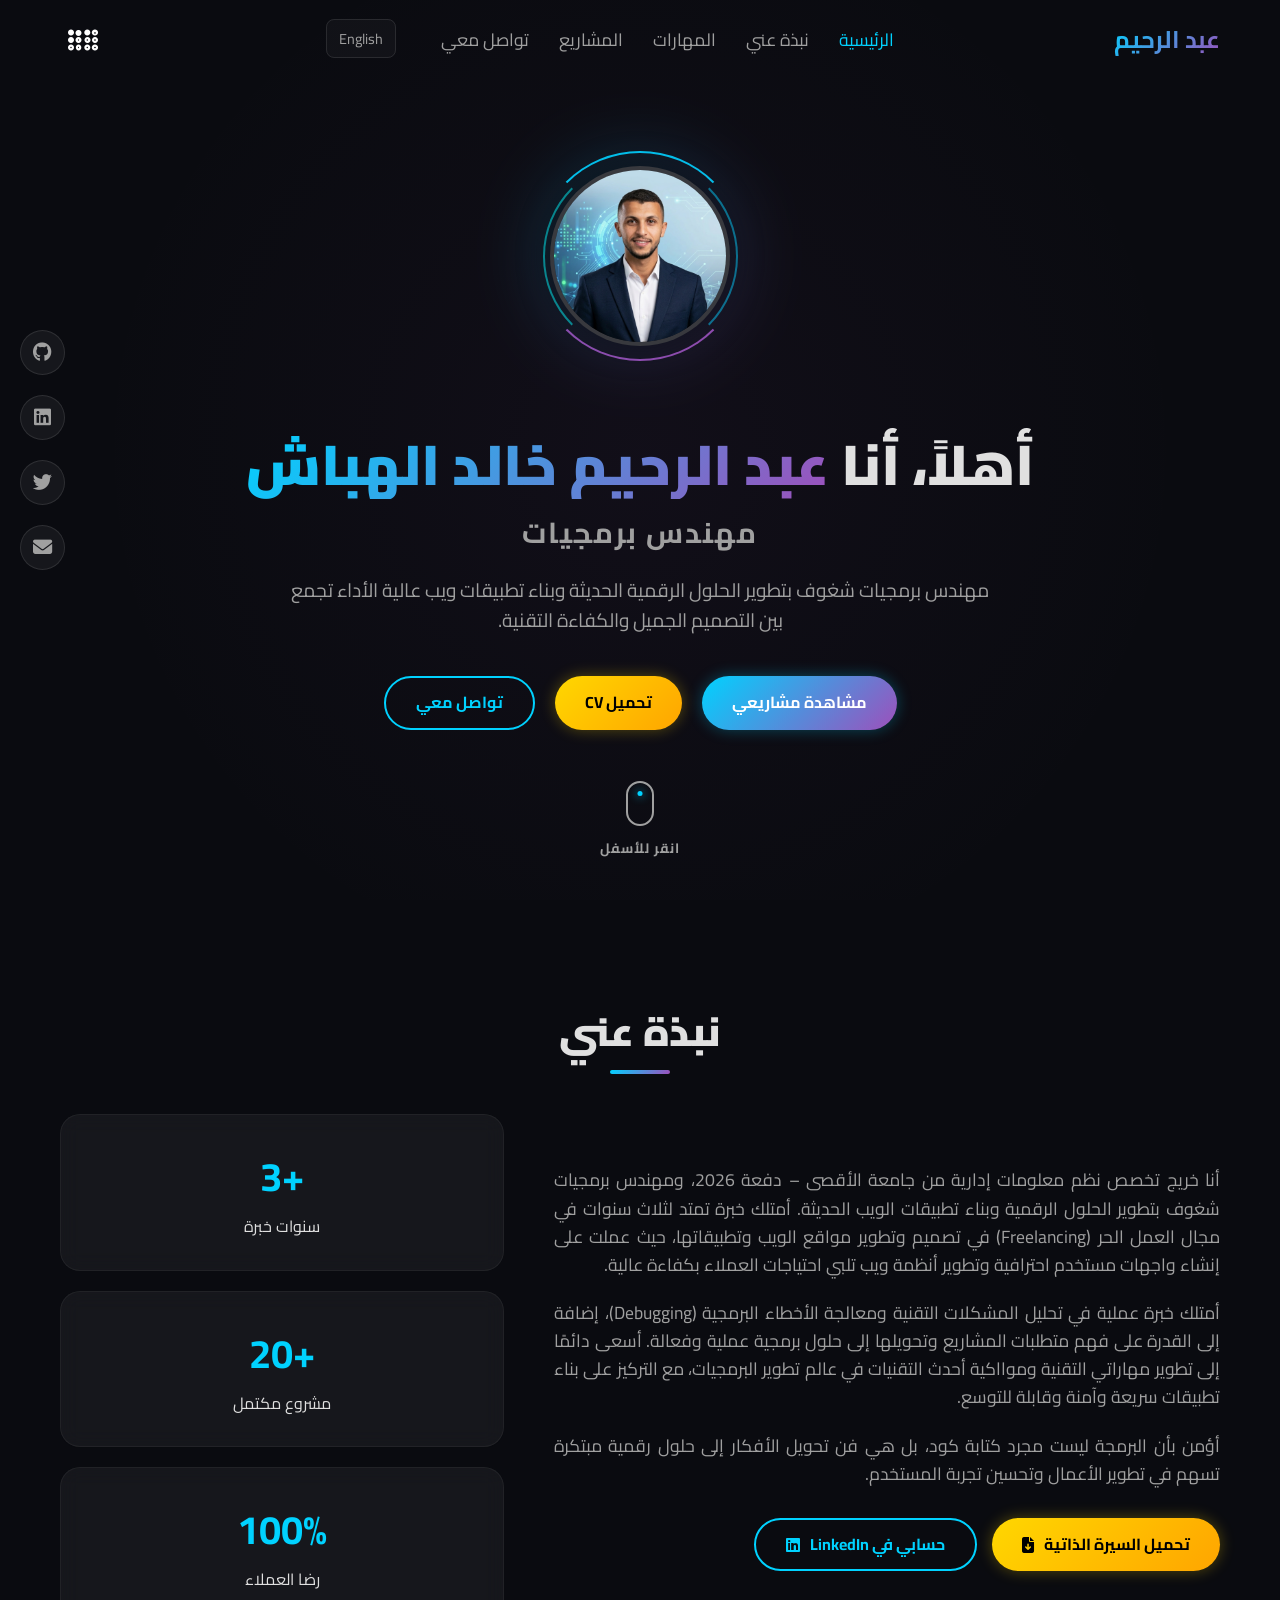
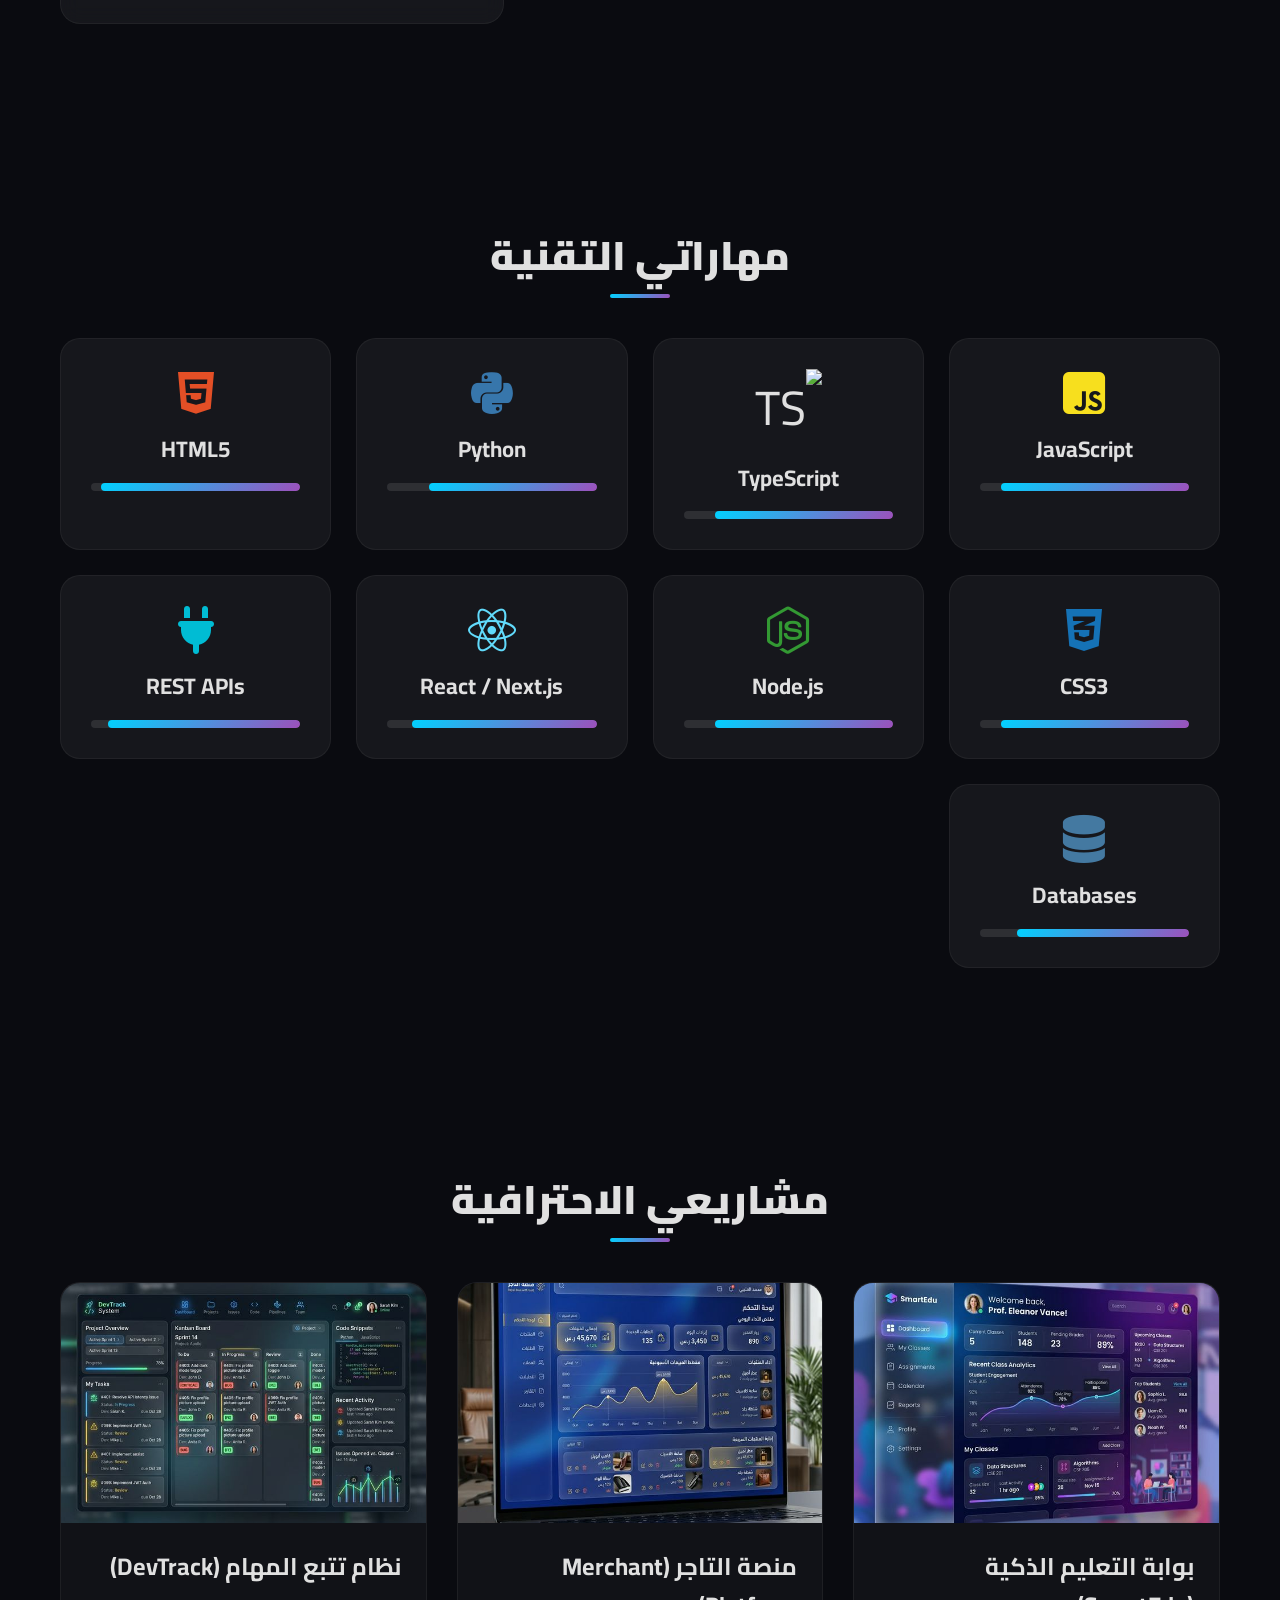
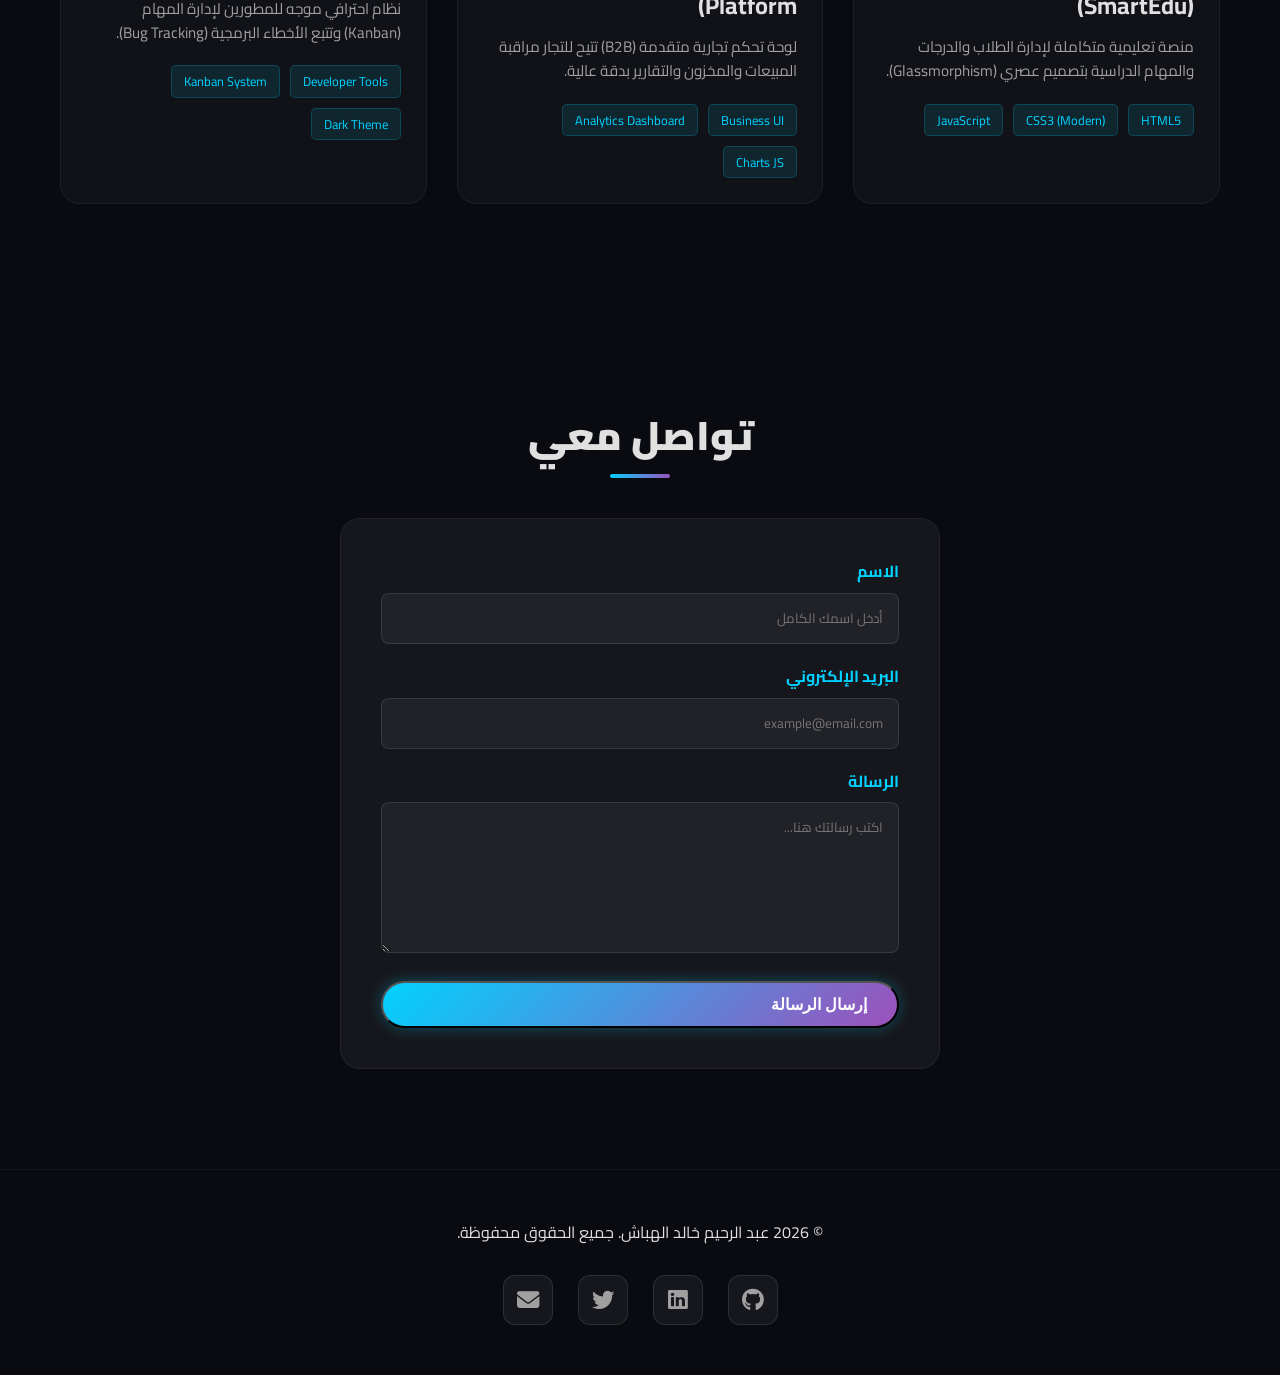
==== commit 2288c5bb: "Portfolio update - Stable Deployment" ====
--- a/index.html
+++ b/index.html
@@ -4,22 +4,57 @@
 <head>
     <meta charset="UTF-8">
     <meta name="viewport" content="width=device-width, initial-scale=1.0">
-    <title data-i18n="site_title">عبد الرحيم خالد الهباش | مهندس برمجيات</title>
-    <meta name="description" id="meta-description"
-        content="الموقع الشخصي للمهندس عبد الرحيم خالد الهباش - مهندس برمجيات متخصص في تطوير حلول الويب الحديثة." data-i18n="meta_desc">
-    <meta name="keywords" content="عبد الرحيم خالد الهباش, مهندس برمجيات, مطور ويب, Software Engineer, Web Developer, Portfolio">
-
-    <!-- Fonts & Icons -->
+    <title>عبد الرحيم خالد الهباش | مهندس برمجيات</title>
+    <meta name="description"
+        content="الموقع الشخصي للمهندس عبد الرحيم خالد الهباش - مهندس برمجيات متخصص في تطوير حلول الويب الحديثة.">
+    <meta name="keywords"
+        content="عبد الرحيم خالد الهباش, مهندس برمجيات, مطور ويب, Software Engineer, Web Developer, Portfolio">
+
+    <!-- Open Graph (Facebook / LinkedIn) -->
+    <meta property="og:title" content="عبد الرحيم خالد الهباش | مهندس برمجيات">
+    <meta property="og:description"
+        content="البورتفوليو الشخصي للمهندس عبد الرحيم الهباش - حلول برمجية مبتكرة وتطبيقات ويب حديثة.">
+    <meta property="og:image" content="https://AbedAraheem.github.io/images/me.jpg">
+    <meta property="og:url" content="https://AbedAraheem.github.io/">
+    <meta property="og:type" content="website">
+
+    <!-- Twitter Tags -->
+    <meta name="twitter:card" content="summary_large_image">
+    <meta name="twitter:title" content="عبد الرحيم خالد الهباش | مهندس برمجيات">
+    <meta name="twitter:description" content="تصفح مشاريعي في هندسة البرمجيات وتطبيقات الويب.">
+
+    <!-- Structured Data -->
+    <script type="application/ld+json">
+    {
+      "@context": "https://schema.org",
+      "@type": "Person",
+      "name": "عبد الرحيم خالد الهباش",
+      "jobTitle": "Software Engineer",
+      "url": "https://AbedAraheem.github.io/",
+      "sameAs": [
+        "https://www.linkedin.com/in/abdullrahim",
+        "https://github.com/AbedAraheem"
+      ]
+    }
+    </script>
+
+    <!-- Google Fonts -->
     <link rel="preconnect" href="https://fonts.googleapis.com">
     <link rel="preconnect" href="https://fonts.gstatic.com" crossorigin>
-    <link href="https://fonts.googleapis.com/css2?family=Cairo:wght@300;400;700;900&family=Inter:wght@400;700&display=swap" rel="stylesheet">
+    <link
+        href="https://fonts.googleapis.com/css2?family=Cairo:wght@300;400;700;900&family=Inter:wght@400;700&display=swap"
+        rel="stylesheet">
+
+    <!-- Font Awesome -->
     <link rel="stylesheet" href="https://cdnjs.cloudflare.com/ajax/libs/font-awesome/6.4.0/css/all.min.css">
+
+    <!-- Custom CSS -->
     <link rel="stylesheet" href="style.css">
 </head>
 
 <body>
 
-    <!-- Header -->
+    <!-- Header / Navbar -->
     <header id="navbar">
         <nav class="container">
             <div class="logo">
@@ -35,7 +70,7 @@
             </ul>
             <div class="nav-actions">
                 <div class="global-widgets">
-                    <button class="icon-btn" id="app-switcher-btn" title="تبديل المشاريع">
+                    <button class="menu-btn icon-btn" id="app-switcher-btn" title="تبديل المشاريع">
                         <i class="fas fa-braille"></i>
                     </button>
                     <div class="dropdown-menu app-grid glass" id="apps-dropdown">
@@ -57,35 +92,43 @@
                         </a>
                     </div>
                 </div>
-                <div class="menu-btn" id="mobile-menu-toggle"><i class="fas fa-bars"></i></div>
+                <div class="menu-btn" id="mobile-menu-toggle">
+                    <i class="fas fa-bars"></i>
+                </div>
             </div>
         </nav>
     </header>
-
-    <!-- Side Social Bar -->
-    <div class="social-links-fixed">
-        <a href="https://github.com/AbedAraheem" target="_blank" rel="noopener noreferrer" title="GitHub"><i class="fab fa-github"></i></a>
-        <a href="https://www.linkedin.com/in/abdullrahim" target="_blank" rel="noopener noreferrer" title="LinkedIn"><i class="fab fa-linkedin"></i></a>
-        <a href="https://x.com/#" target="_blank" rel="noopener noreferrer" title="Twitter"><i class="fab fa-twitter"></i></a>
-        <a href="mailto:0595732675geehe@gmail.com" title="Email"><i class="fas fa-envelope"></i></a>
-    </div>
 
     <!-- Hero Section -->
     <section id="hero" class="section">
         <div class="container hero-content">
             <div class="avatar-container reveal">
-                <div class="avatar-main"><img src="images/me.jpg?v=2" alt="Me" class="avatar-img"></div>
+                <div class="avatar-main">
+                    <img src="images/me.jpg?v=2" alt="عبد الرحيم خالد الهباش" class="avatar-img">
+                </div>
+                <div class="avatar-ring ring-1"></div>
+                <div class="avatar-ring ring-2"></div>
                 <div class="avatar-glow"></div>
             </div>
-            <h1 class="reveal"><span data-i18n="hero_welcome_prefix">أهلاً، أنا</span> <span class="gradient-text" data-i18n="hero_name">عبد الرحيم خالد الهباش</span></h1>
+            <h1 class="reveal" data-i18n="hero_welcome">أهلاً، أنا <span class="gradient-text">عبد الرحيم خالد
+                    الهباش</span></h1>
             <h2 class="reveal" data-i18n="hero_job">مهندس برمجيات</h2>
-            <p class="tagline reveal" data-i18n="hero_tagline">مهندس برمجيات شغوف بتطوير الحلول الرقمية الحديثة وبناء تطبيقات ويب عالية الأداء تجمع بين التصميم الجميل والكفاءة التقنية.</p>
+            <p class="tagline reveal" data-i18n="hero_tagline">
+                مهندس برمجيات شغوف بتطوير الحلول الرقمية الحديثة وبناء تطبيقات ويب عالية الأداء تجمع بين التصميم الجميل
+                والكفاءة التقنية.
+            </p>
             <div class="hero-btns reveal">
-                <a href="#projects" class="btn btn-primary"><span data-i18n="hero_btn_projects">مشاهدة مشاريعي</span> <i class="fas fa-arrow-left flip-icon"></i></a>
-                <a href="assets/cv.pdf" class="btn btn-cv" download><span data-i18n="hero_btn_cv">تحميل CV</span> <i class="fas fa-file-download"></i></a>
+                <a href="#projects" class="btn btn-primary" data-i18n="hero_btn_projects">مشاهدة مشاريعي <i
+                        class="fas fa-arrow-left"></i></a>
+                <a href="assets/cv.pdf" class="btn btn-cv" download data-i18n="hero_btn_cv">تحميل CV <i
+                        class="fas fa-file-download"></i></a>
                 <a href="#contact" class="btn btn-outline" data-i18n="hero_btn_contact">تواصل معي</a>
             </div>
         </div>
+        <a href="#about" class="scroll-indicator">
+            <div class="mouse"></div>
+            <span>انقر للأسفل</span>
+        </a>
     </section>
 
     <!-- About Section -->
@@ -94,18 +137,48 @@
             <h2 class="section-title" data-i18n="about_title">نبذة عني</h2>
             <div class="about-grid">
                 <div class="about-text reveal">
-                    <p data-i18n="about_p1">أنا خريج تخصص نظم معلومات إدارية من جامعة الأقصى – دفعة 2026، ومهندس برمجيات شغوف بتطوير الحلول الرقمية وبناء تطبيقات الويب الحديثة.</p>
-                    <p data-i18n="about_p2">أمتلك خبرة عملية في تحليل المشكلات التقنية ومعالجة الأخطاء البرمجية، مع التركيز على بناء تطبيقات سريعة وآمنة وقابلة للتوسع.</p>
+                    <p data-i18n="about_p1">
+                        أنا خريج تخصص نظم معلومات إدارية من جامعة الأقصى – دفعة 2026، ومهندس برمجيات شغوف بتطوير الحلول
+                        الرقمية وبناء تطبيقات الويب الحديثة. أمتلك خبرة تمتد لثلاث سنوات في مجال العمل الحر
+                        (Freelancing) في تصميم وتطوير مواقع الويب وتطبيقاتها، حيث عملت على إنشاء واجهات مستخدم احترافية
+                        وتطوير أنظمة ويب تلبي احتياجات العملاء بكفاءة عالية.
+                    </p>
+                    <p data-i18n="about_p2">
+                        أمتلك خبرة عملية في تحليل المشكلات التقنية ومعالجة الأخطاء البرمجية (Debugging)، إضافة إلى
+                        القدرة على فهم متطلبات المشاريع وتحويلها إلى حلول برمجية عملية وفعالة. أسعى دائمًا إلى تطوير
+                        مهاراتي التقنية ومواكبة أحدث التقنيات في عالم تطوير البرمجيات، مع التركيز على بناء تطبيقات سريعة
+                        وآمنة وقابلة للتوسع.
+                    </p>
+                    <p data-i18n="about_p3">
+                        أؤمن بأن البرمجة ليست مجرد كتابة كود، بل هي فن تحويل الأفكار إلى حلول رقمية مبتكرة تسهم في تطوير
+                        الأعمال وتحسين تجربة المستخدم.
+                    </p>
+                    <div class="about-btns" style="margin-top: 30px; display: flex; gap: 15px; flex-wrap: wrap;">
+                        <a href="assets/cv.pdf" class="btn btn-cv" download>تحميل السيرة الذاتية <i
+                                class="fas fa-file-download"></i></a>
+                        <a href="https://www.linkedin.com/in/abdullrahim" target="_blank" rel="noopener noreferrer"
+                            class="btn btn-outline">حسابي في LinkedIn <i class="fab fa-linkedin"></i></a>
+                    </div>
                 </div>
                 <div class="about-stats reveal">
-                    <div class="stat-card"><h3>+3</h3><span data-i18n="stat_years">سنوات خبرة</span></div>
-                    <div class="stat-card"><h3>+20</h3><span data-i18n="stat_projects">مشروع مكتمل</span></div>
+                    <div class="stat-card">
+                        <h3>+3</h3>
+                        <span data-i18n="stat_years">سنوات خبرة</span>
+                    </div>
+                    <div class="stat-card">
+                        <h3>+20</h3>
+                        <span data-i18n="stat_projects">مشروع مكتمل</span>
+                    </div>
+                    <div class="stat-card">
+                        <h3>100%</h3>
+                        <span data-i18n="stat_satisfaction">رضا العملاء</span>
+                    </div>
                 </div>
             </div>
         </div>
     </section>
 
-    <!-- Skills Section (FULL RESTORED) -->
+    <!-- Skills Section -->
     <section id="skills" class="section">
         <div class="container">
             <h2 class="section-title" data-i18n="skills_title">مهاراتي التقنية</h2>
@@ -113,99 +186,165 @@
                 <div class="skill-card reveal">
                     <i class="fab fa-js-square" style="color: #f7df1e;"></i>
                     <h3>JavaScript</h3>
-                    <div class="progress-bar"><div class="progress" style="width: 90%;"></div></div>
-                </div>
-                <div class="skill-card reveal">
-                    <img src="https://raw.githubusercontent.com/devicons/devicon/master/icons/typescript/typescript-original.svg" alt="TS" width="40">
+                    <div class="progress-bar">
+                        <div class="progress" style="width: 90%;"></div>
+                    </div>
+                </div>
+                <div class="skill-card reveal">
+                    <img src="https://raw.githubusercontent.com/devicons/devicon/master/icons/typescript/typescript-original.svg"
+                        alt="TS" width="40">
                     <h3>TypeScript</h3>
-                    <div class="progress-bar"><div class="progress" style="width: 85%;"></div></div>
+                    <div class="progress-bar">
+                        <div class="progress" style="width: 85%;"></div>
+                    </div>
                 </div>
                 <div class="skill-card reveal">
                     <i class="fab fa-python" style="color: #3776ab;"></i>
                     <h3>Python</h3>
-                    <div class="progress-bar"><div class="progress" style="width: 80%;"></div></div>
+                    <div class="progress-bar">
+                        <div class="progress" style="width: 80%;"></div>
+                    </div>
                 </div>
                 <div class="skill-card reveal">
                     <i class="fab fa-html5" style="color: #e34f26;"></i>
                     <h3>HTML5</h3>
-                    <div class="progress-bar"><div class="progress" style="width: 95%;"></div></div>
+                    <div class="progress-bar">
+                        <div class="progress" style="width: 95%;"></div>
+                    </div>
                 </div>
                 <div class="skill-card reveal">
                     <i class="fab fa-css3-alt" style="color: #1572b6;"></i>
                     <h3>CSS3</h3>
-                    <div class="progress-bar"><div class="progress" style="width: 90%;"></div></div>
+                    <div class="progress-bar">
+                        <div class="progress" style="width: 90%;"></div>
+                    </div>
                 </div>
                 <div class="skill-card reveal">
                     <i class="fab fa-node-js" style="color: #339933;"></i>
                     <h3>Node.js</h3>
-                    <div class="progress-bar"><div class="progress" style="width: 85%;"></div></div>
+                    <div class="progress-bar">
+                        <div class="progress" style="width: 85%;"></div>
+                    </div>
                 </div>
                 <div class="skill-card reveal">
                     <i class="fab fa-react" style="color: #61dafb;"></i>
                     <h3>React / Next.js</h3>
-                    <div class="progress-bar"><div class="progress" style="width: 88%;"></div></div>
+                    <div class="progress-bar">
+                        <div class="progress" style="width: 88%;"></div>
+                    </div>
                 </div>
                 <div class="skill-card reveal">
                     <i class="fas fa-plug" style="color: #00bcd4;"></i>
                     <h3>REST APIs</h3>
-                    <div class="progress-bar"><div class="progress" style="width: 92%;"></div></div>
+                    <div class="progress-bar">
+                        <div class="progress" style="width: 92%;"></div>
+                    </div>
                 </div>
                 <div class="skill-card reveal">
                     <i class="fas fa-database" style="color: #4479a1;"></i>
                     <h3>Databases</h3>
-                    <div class="progress-bar"><div class="progress" style="width: 82%;"></div></div>
+                    <div class="progress-bar">
+                        <div class="progress" style="width: 82%;"></div>
+                    </div>
                 </div>
             </div>
         </div>
     </section>
 
-    <!-- Projects Section (FULL RESTORED) -->
+    <!-- Projects Section -->
     <section id="projects" class="section">
         <div class="container">
             <h2 class="section-title" data-i18n="projects_title">مشاريعي الاحترافية</h2>
             <div class="projects-grid">
-                <!-- Project 1 -->
+                <!-- Project 1: Smart Education Portal -->
                 <div class="project-card reveal">
                     <div class="project-img">
-                        <img src="./images/projects/smartedu_cover.png" alt="SmartEdu">
+                        <img src="./images/projects/smartedu_cover.png" alt="SmartEdu Portal" class="project-cover">
                         <div class="project-overlay">
-                            <a href="projects/education-portal/index.html" class="project-link" target="_blank"><i class="fas fa-external-link-alt"></i></a>
+                            <div class="project-links">
+                                <a href="projects/education-portal/index.html" class="project-link" target="_blank"><i
+                                        class="fas fa-external-link-alt"></i> عرض حي</a>
+                                <a href="https://github.com/AbedAraheem" class="project-link" target="_blank"><i
+                                        class="fab fa-github"></i> الكود</a>
+                            </div>
                         </div>
                     </div>
                     <div class="project-info">
                         <h3 data-i18n="p1_title">بوابة التعليم الذكية (SmartEdu)</h3>
-                        <p data-i18n="p1_desc">منصة تعليمية متكاملة لإدارة الطلاب والدرجات والمهام الدراسية بتصميم عصري.</p>
-                    </div>
-                </div>
-                <!-- Project 2 -->
+                        <p data-i18n="p1_desc">منصة تعليمية متكاملة لإدارة الطلاب والدرجات والمهام الدراسية بتصميم عصري
+                            (Glassmorphism).</p>
+                        <div class="project-tags">
+                            <span>HTML5</span>
+                            <span>CSS3 (Modern)</span>
+                            <span>JavaScript</span>
+                        </div>
+                    </div>
+                </div>
+
+                <!-- Project 2: EliteCommerce B2B -->
                 <div class="project-card reveal">
                     <div class="project-img">
-                        <img src="./images/projects/merchant_cover.png" alt="Merchant">
+                        <img src="./images/projects/merchant_cover.png" alt="منصة التاجر" class="project-cover">
                         <div class="project-overlay">
-                            <a href="projects/b2b-ecommerce/index.html" class="project-link" target="_blank"><i class="fas fa-external-link-alt"></i></a>
+                            <div class="project-links">
+                                <a href="projects/b2b-ecommerce/index.html" class="project-link" target="_blank"><i
+                                        class="fas fa-external-link-alt"></i> عرض حي</a>
+                                <a href="https://github.com/AbedAraheem" class="project-link" target="_blank"><i
+                                        class="fab fa-github"></i> الكود</a>
+                            </div>
                         </div>
                     </div>
                     <div class="project-info">
                         <h3 data-i18n="p2_title">منصة التاجر (Merchant Platform)</h3>
-                        <p data-i18n="p2_desc">لوحة تحكم تجارية متقدمة (B2B) تتيح للتجار مراقبة المبيعات والمخزون.</p>
-                    </div>
-                </div>
-                <!-- Project 3 -->
+                        <p data-i18n="p2_desc">لوحة تحكم تجارية متقدمة (B2B) تتيح للتجار مراقبة المبيعات والمخزون
+                            والتقارير بدقة عالية.</p>
+                        <div class="project-tags">
+                            <span>Business UI</span>
+                            <span>Analytics Dashboard</span>
+                            <span>Charts JS</span>
+                        </div>
+                    </div>
+                </div>
+
+                <!-- Project 3: DevTrack System -->
                 <div class="project-card reveal">
                     <div class="project-img">
-                        <img src="./images/projects/devtrack_cover.png" alt="DevTrack">
+                        <img src="./images/projects/devtrack_cover.png" alt="DevTrack System" class="project-cover">
                         <div class="project-overlay">
-                            <a href="projects/devtrack-system/index.html" class="project-link" target="_blank"><i class="fas fa-external-link-alt"></i></a>
+                            <div class="project-links">
+                                <a href="projects/devtrack-system/index.html" class="project-link" target="_blank"><i
+                                        class="fas fa-external-link-alt"></i> عرض حي</a>
+                                <a href="https://github.com/AbedAraheem" class="project-link" target="_blank"><i
+                                        class="fab fa-github"></i> الكود</a>
+                            </div>
                         </div>
                     </div>
                     <div class="project-info">
                         <h3 data-i18n="p3_title">نظام تتبع المهام (DevTrack)</h3>
-                        <p data-i18n="p3_desc">نظام احترافي موجه للمطورين لإدارة المهام وتتبع الأخطاء البرمجية بدقة.</p>
+                        <p data-i18n="p3_desc">نظام احترافي موجه للمطورين لإدارة المهام (Kanban) وتتبع الأخطاء البرمجية
+                            (Bug Tracking).</p>
+                        <div class="project-tags">
+                            <span>Developer Tools</span>
+                            <span>Kanban System</span>
+                            <span>Dark Theme</span>
+                        </div>
                     </div>
                 </div>
             </div>
         </div>
     </section>
+
+    <!-- Links / Social Section -->
+    <div class="social-links-fixed">
+        <a href="https://github.com/AbedAraheem" target="_blank" rel="noopener noreferrer" title="GitHub"><i
+                class="fab fa-github"></i></a>
+        <a href="https://www.linkedin.com/in/abdullrahim" target="_blank" rel="noopener noreferrer" title="LinkedIn"><i
+                class="fab fa-linkedin"></i></a>
+        <a href="https://x.com/#" target="_blank" rel="noopener noreferrer" title="Twitter"><i
+                class="fab fa-twitter"></i></a>
+        <a href="mailto:0595732675geehe@gmail.com?subject=تواصل من الموقع الشخصي" title="إرسال بريد إلكتروني"><i
+                class="fas fa-envelope"></i></a>
+    </div>
 
     <!-- Contact Section -->
     <section id="contact" class="section">
@@ -213,29 +352,59 @@
             <h2 class="section-title" data-i18n="contact_title">تواصل معي</h2>
             <div class="contact-container reveal">
                 <form id="contact-form" action="https://formsubmit.co/0595732675geehe@gmail.com" method="POST">
-                    <div class="form-group"><label data-i18n="contact_name">الاسم</label><input type="text" name="name" data-i18n-placeholder="placeholder_name" placeholder="الاسم الكامل" required></div>
-                    <div class="form-group"><label data-i18n="contact_email">البريد</label><input type="email" name="email" placeholder="example@email.com" required></div>
-                    <div class="form-group"><label data-i18n="contact_msg">الرسالة</label><textarea name="message" rows="5" data-i18n-placeholder="placeholder_msg" placeholder="رسالتك..." required></textarea></div>
-                    <button type="submit" class="btn btn-primary w-full" data-i18n="contact_submit">إرسال الرسالة <i class="fas fa-paper-plane"></i></button>
-                    <div id="form-message" style="display: none; margin-top: 15px; padding: 15px; border-radius: 8px; text-align: center;"></div>
+                    <!-- إعدادات إضافية لخدمة FormSubmit -->
+                    <input type="hidden" name="_subject" value="رسالة جديدة من موقعك الشخصي!">
+                    <input type="hidden" name="_captcha" value="false">
+                    <input type="hidden" name="_template" value="box">
+
+                    <div class="form-group">
+                        <label for="name" data-i18n="contact_name">الاسم</label>
+                        <input type="text" id="name" name="name" data-i18n-placeholder="placeholder_name"
+                            placeholder="أدخل اسمك الكامل" required>
+                    </div>
+                    <div class="form-group">
+                        <label for="email" data-i18n="contact_email">البريد الإلكتروني</label>
+                        <input type="email" id="email" name="email" placeholder="example@email.com" required>
+                    </div>
+                    <div class="form-group">
+                        <label for="message" data-i18n="contact_msg">الرسالة</label>
+                        <textarea id="message" name="message" rows="5" data-i18n-placeholder="placeholder_msg"
+                            placeholder="اكتب رسالتك هنا..." required></textarea>
+                    </div>
+                    <button type="submit" class="btn btn-primary w-full" data-i18n="contact_submit">إرسال الرسالة <i
+                            class="fas fa-paper-plane"></i></button>
+                    <div id="form-message"
+                        style="display: none; margin-top: 15px; padding: 15px; border-radius: 8px; text-align: center; font-weight: bold; font-family: 'Cairo', sans-serif;">
+                    </div>
                 </form>
             </div>
         </div>
     </section>
 
-    <!-- Footer (FULL RESTORED) -->
+    <!-- Footer -->
     <footer>
         <div class="container footer-content">
             <p data-i18n="footer_copy">&copy; 2026 عبد الرحيم خالد الهباش. جميع الحقوق محفوظة.</p>
             <div class="footer-social">
-                <a href="https://github.com/AbedAraheem" target="_blank" rel="noopener noreferrer"><i class="fab fa-github"></i></a>
-                <a href="https://www.linkedin.com/in/abdullrahim" target="_blank" rel="noopener noreferrer"><i class="fab fa-linkedin"></i></a>
-                <a href="https://x.com/#" target="_blank" rel="noopener noreferrer"><i class="fab fa-twitter"></i></a>
-                <a href="mailto:0595732675geehe@gmail.com"><i class="fas fa-envelope"></i></a>
+                <a href="https://github.com/AbedAraheem" target="_blank" rel="noopener noreferrer" title="GitHub"><i
+                        class="fab fa-github"></i></a>
+                <a href="https://www.linkedin.com/in/abdullrahim" target="_blank" rel="noopener noreferrer"
+                    title="LinkedIn"><i class="fab fa-linkedin"></i></a>
+                <a href="https://x.com/#" target="_blank" rel="noopener noreferrer" title="Twitter"><i
+                        class="fab fa-twitter"></i></a>
+                <a href="mailto:0595732675geehe@gmail.com?subject=تواصل من الموقع الشخصي" title="إرسال بريد إلكتروني"><i
+                        class="fas fa-envelope"></i></a>
             </div>
         </div>
     </footer>
 
+    <!-- Back to Top Button -->
+    <button id="back-to-top" title="العودة للأعلى">
+        <i class="fas fa-chevron-up"></i>
+    </button>
+
+    <!-- Custom JS -->
     <script src="script.js"></script>
 </body>
+
 </html>
--- a/style.css
+++ b/style.css
@@ -1,122 +1,1179 @@
-/* 
- * Professional Design Restoration (ded0328)
- * High-Fidelity UI & Side Communication Bar
- */
-
+/* Base Styles & Variables */
 :root {
     --primary-color: #00d2ff;
     --secondary-color: #9d50bb;
     --accent-color: #00ffff;
     --bg-dark: #0a0b10;
     --bg-card: rgba(255, 255, 255, 0.05);
-    --text-color: #e0e0e0;
+    --bg-glass: rgba(255, 255, 255, 0.03);
+    --text-main: #e0e0e0;
     --text-muted: #a0a0a0;
+    --transition: all 0.3s ease;
     --gradient: linear-gradient(135deg, #00d2ff 0%, #9d50bb 100%);
-    --neon-shadow: 0 0 20px rgba(0, 210, 255, 0.3);
-    --transition: all 0.3s cubic-bezier(0.4, 0, 0.2, 1);
-}
-
-* { margin: 0; padding: 0; box-sizing: border-box; }
-html { scroll-behavior: smooth; }
+    --neon-shadow: 0 0 15px rgba(0, 210, 255, 0.3);
+}
+
+* {
+    margin: 0;
+    padding: 0;
+    box-sizing: border-box;
+}
+
+html {
+    scroll-behavior: smooth;
+}
+
 body {
     font-family: 'Cairo', 'Inter', sans-serif;
     background-color: var(--bg-dark);
-    color: var(--text-color);
+    color: var(--text-main);
     line-height: 1.6;
     overflow-x: hidden;
 }
 
-.container { max-width: 1200px; margin: 0 auto; padding: 0 20px; }
-.gradient-text { background: var(--gradient); -webkit-background-clip: text; background-clip: text; -webkit-text-fill-color: transparent; }
-
-/* --- Header & Nav --- */
+.container {
+    max-width: 1200px;
+    margin: 0 auto;
+    padding: 0 20px;
+}
+
+ul {
+    list-style: none;
+}
+
+a {
+    text-decoration: none;
+    color: inherit;
+    transition: var(--transition);
+}
+
+.section {
+    padding: 100px 0;
+}
+
+.section-title {
+    text-align: center;
+    font-size: 2.5rem;
+    margin-bottom: 50px;
+    position: relative;
+    font-weight: 900;
+}
+
+.section-title::after {
+    content: '';
+    position: absolute;
+    bottom: -10px;
+    left: 50%;
+    transform: translateX(-50%);
+    width: 60px;
+    height: 4px;
+    background: var(--gradient);
+    border-radius: 2px;
+}
+
+.gradient-text {
+    background: var(--gradient);
+    -webkit-background-clip: text;
+    background-clip: text;
+    -webkit-text-fill-color: transparent;
+    display: inline-block;
+}
+
+/* Navbar */
 header {
-    position: fixed; top: 0; width: 100%; z-index: 1000;
-    padding: 25px 0; transition: var(--transition);
+    position: fixed;
+    top: 0;
+    width: 100%;
+    z-index: 1000;
+    padding: 20px 0;
+    transition: var(--transition);
 }
 
 header.scrolled {
-    background: rgba(10, 11, 16, 0.85); backdrop-filter: blur(15px);
-    padding: 15px 0; border-bottom: 1px solid rgba(255, 255, 255, 0.1);
-}
-
-header nav { display: flex; justify-content: space-between; align-items: center; }
-.nav-links { display: flex; gap: 30px; }
-.nav-links a { font-weight: 500; font-size: 1.1rem; color: var(--text-muted); position: relative; }
-.nav-links a:hover, .nav-links a.active { color: var(--primary-color); }
-
-/* --- Side Social Bar (RESTORED) --- */
+    background: rgba(10, 11, 16, 0.7);
+    backdrop-filter: blur(15px);
+    -webkit-backdrop-filter: blur(15px);
+    padding: 12px 0;
+    border-bottom: 1px solid rgba(255, 255, 255, 0.08);
+    box-shadow: 0 10px 30px rgba(0, 0, 0, 0.3);
+}
+
+header nav {
+    display: flex;
+    justify-content: space-between;
+    align-items: center;
+}
+
+.logo {
+    font-size: 1.5rem;
+    font-weight: 700;
+}
+
+.nav-links {
+    display: flex;
+    gap: 30px;
+}
+
+.nav-links img {
+    width: 40px;
+}
+
+.nav-links a {
+    font-weight: 400;
+    font-size: 1.1rem;
+    color: var(--text-muted);
+}
+
+.nav-links a:hover,
+.nav-links a.active {
+    color: var(--primary-color);
+}
+
+.lang-toggle {
+    font-size: 0.9rem !important;
+    border: 1px solid rgba(255, 255, 255, 0.1);
+    padding: 5px 12px;
+    border-radius: 8px;
+    background: rgba(255, 255, 255, 0.03);
+    margin-right: 15px; /* Spacing from Arabic links */
+}
+
+.lang-toggle:hover {
+    background: var(--gradient) !important;
+    color: white !important;
+}
+
+.menu-btn {
+    display: none;
+    font-size: 1.5rem;
+    cursor: pointer;
+    color: white;
+    transition: var(--transition);
+}
+
+.menu-btn:hover {
+    color: var(--primary-color);
+}
+
+.nav-actions {
+    display: flex;
+    align-items: center;
+    gap: 15px;
+}
+
+.icon-btn {
+    background: transparent;
+    border: none;
+    padding: 8px;
+    border-radius: 10px;
+    display: flex;
+    align-items: center;
+    justify-content: center;
+}
+
+.icon-btn:hover {
+    background: rgba(255, 255, 255, 0.1);
+}
+
+.global-widgets {
+    position: relative;
+}
+
+.dropdown-menu {
+    display: grid;
+    position: absolute;
+    top: calc(100% + 15px);
+    left: 0;
+    width: 280px;
+    background: rgba(15, 23, 42, 0.95);
+    border: 1px solid rgba(255, 255, 255, 0.1);
+    border-radius: 15px;
+    padding: 15px;
+    box-shadow: 0 10px 30px rgba(0, 0, 0, 0.5);
+    z-index: 9999;
+    grid-template-columns: 1fr 1fr;
+    gap: 10px;
+    backdrop-filter: blur(15px);
+    opacity: 0;
+    visibility: hidden;
+    transform: translateY(10px);
+    transition: all 0.3s cubic-bezier(0.68, -0.55, 0.265, 1.55);
+}
+
+.dropdown-menu.active {
+    opacity: 1;
+    visibility: visible;
+    transform: translateY(0);
+}
+
+.app-icon {
+    text-align: center;
+    padding: 15px 10px;
+    border-radius: 12px;
+    text-decoration: none;
+    color: white;
+    transition: all 0.3s ease;
+    display: flex;
+    flex-direction: column;
+    align-items: center;
+    gap: 8px;
+}
+
+.app-icon i {
+    font-size: 1.5rem;
+    margin-bottom: 0;
+}
+
+.app-icon span {
+    font-size: 0.8rem;
+    font-family: 'Cairo', sans-serif;
+}
+
+.app-icon:hover {
+    background: rgba(255, 255, 255, 0.08);
+    transform: translateY(-5px);
+}
+
+/* Specific App Colors */
+.app-icon.home i { color: #a855f7; }
+.app-icon.home:hover { background: rgba(168, 85, 247, 0.1); }
+
+.app-icon.education i { color: #0ea5e9; }
+.app-icon.education:hover { background: rgba(14, 165, 233, 0.1); }
+
+.app-icon.ecommerce i { color: #10b981; }
+.app-icon.ecommerce:hover { background: rgba(16, 185, 129, 0.1); }
+
+.app-icon.devtrack i { color: #f59e0b; }
+.app-icon.devtrack:hover { background: rgba(245, 158, 11, 0.1); }
+
+/* Hero Section & Professional Avatar Animation */
+#hero {
+    min-height: 100vh;
+    display: flex;
+    flex-direction: column;
+    align-items: center;
+    justify-content: space-between;
+    text-align: center;
+    position: relative;
+    padding: 120px 0 40px;
+    /* مساحة علوية للسفينة ومساحة سفلية للمؤشر */
+    background: radial-gradient(circle at center, rgba(157, 80, 187, 0.05) 0%, transparent 70%);
+}
+
+.hero-content {
+    flex: 1;
+    /* يجعل المحتوى يأخذ المساحة المتاحة ويتموضع في الوسط */
+    display: flex;
+    flex-direction: column;
+    justify-content: center;
+    align-items: center;
+}
+
+.avatar-container {
+    position: relative;
+    width: 250px;
+    /* زيادة مساحة الحاوية */
+    height: 250px;
+    margin: 0 auto 30px;
+    display: flex;
+    align-items: center;
+    justify-content: center;
+    z-index: 20;
+}
+
+.avatar-main {
+    width: 180px;
+    height: 180px;
+    border-radius: 50%;
+    overflow: hidden;
+    position: relative;
+    z-index: 10;
+    /* قيمة عالية لضمان الظهور فوق الوميض */
+    border: 4px solid rgba(255, 255, 255, 0.15);
+    background: #15161c;
+    /* خلفية داكنة احتياطية */
+    box-shadow: 0 0 30px rgba(0, 0, 0, 0.5);
+    animation: float 6s ease-in-out infinite;
+    transition: var(--transition);
+}
+
+.avatar-img {
+    width: 100%;
+    height: 100%;
+    object-fit: cover;
+    transition: var(--transition);
+}
+
+.avatar-main:hover .avatar-img {
+    transform: scale(1.1);
+}
+
+.avatar-main:hover {
+    border-color: var(--primary-color);
+    box-shadow: 0 0 40px rgba(0, 210, 255, 0.4);
+}
+
+.avatar-ring {
+    position: absolute;
+    border-radius: 50%;
+    border: 2px solid transparent;
+}
+
+.ring-1 {
+    width: 210px;
+    height: 210px;
+    border-top: 2px solid var(--primary-color);
+    border-bottom: 2px solid var(--secondary-color);
+    animation: rotate 4s linear infinite;
+}
+
+.ring-2 {
+    width: 195px;
+    height: 195px;
+    border-left: 2px solid var(--accent-color);
+    border-right: 2px solid var(--primary-color);
+    animation: rotate 6s linear infinite reverse;
+    opacity: 0.6;
+}
+
+.avatar-glow {
+    position: absolute;
+    width: 180px;
+    height: 180px;
+    border-radius: 50%;
+    background: var(--gradient);
+    filter: blur(40px);
+    opacity: 0.3;
+    z-index: 1;
+    animation: pulse 3s infinite alternate;
+}
+
+@keyframes rotate {
+    0% {
+        transform: rotate(0deg);
+    }
+
+    100% {
+        transform: rotate(360deg);
+    }
+}
+
+@keyframes float {
+
+    0%,
+    100% {
+        transform: translateY(0);
+    }
+
+    50% {
+        transform: translateY(-15px);
+    }
+}
+
+@keyframes pulse {
+    0% {
+        transform: scale(1);
+        opacity: 0.2;
+    }
+
+    100% {
+        transform: scale(1.2);
+        opacity: 0.4;
+    }
+}
+
+#hero h1 {
+    font-size: 3.5rem;
+    margin-top: 20px;
+    /* تأكيد المسافة من الأعلى لمنع التداخل */
+    margin-bottom: 10px;
+    font-weight: 900;
+    line-height: 1.2;
+}
+
+#hero h2 {
+    font-size: 1.8rem;
+    color: var(--text-muted);
+    margin-bottom: 20px;
+    letter-spacing: 2px;
+}
+
+.tagline {
+    max-width: 700px;
+    margin: 0 auto 40px;
+    font-size: 1.2rem;
+    color: var(--text-muted);
+}
+
+.hero-btns {
+    display: flex;
+    justify-content: center;
+    gap: 20px;
+}
+
+.btn {
+    padding: 12px 30px;
+    border-radius: 50px;
+    font-weight: 700;
+    cursor: pointer;
+    font-size: 1rem;
+    display: inline-flex;
+    align-items: center;
+    gap: 10px;
+}
+
+.btn-primary {
+    background: var(--gradient);
+    color: white;
+    box-shadow: var(--neon-shadow);
+}
+
+.btn-primary:hover {
+    transform: translateY(-3px);
+    box-shadow: 0 5px 20px rgba(0, 210, 255, 0.5);
+}
+
+.btn-outline {
+    border: 2px solid var(--primary-color);
+    color: var(--primary-color);
+    background: transparent;
+}
+
+.btn-outline:hover {
+    background: rgba(0, 210, 255, 0.1);
+    color: var(--primary-color);
+    box-shadow: 0 0 20px rgba(0, 210, 255, 0.2);
+    transform: translateY(-3px);
+}
+
+.btn-cv {
+    background: linear-gradient(135deg, #FFD700 0%, #FFA500 100%);
+    color: #000 !important;
+    box-shadow: 0 0 15px rgba(255, 215, 0, 0.3);
+}
+
+.btn-cv:hover {
+    transform: translateY(-3px);
+    box-shadow: 0 5px 20px rgba(255, 215, 0, 0.5);
+    background: linear-gradient(135deg, #FFA500 0%, #FFD700 100%);
+}
+
+.scroll-indicator {
+    margin-top: 40px;
+    /* يضمن وجود مسافة أمان حتى لو كان المحتوى طويلاً */
+    display: flex;
+    flex-direction: column;
+    align-items: center;
+    gap: 12px;
+    cursor: pointer;
+    transition: var(--transition);
+    z-index: 10;
+    text-decoration: none;
+}
+
+.scroll-indicator:hover {
+    opacity: 1;
+    bottom: 40px;
+}
+
+.scroll-indicator span {
+    font-size: 0.85rem;
+    font-weight: 700;
+    color: var(--text-muted);
+    letter-spacing: 1px;
+    text-transform: uppercase;
+    transition: var(--transition);
+}
+
+.scroll-indicator:hover span {
+    color: var(--primary-color);
+    text-shadow: 0 0 10px rgba(0, 210, 255, 0.5);
+}
+
+.mouse {
+    width: 28px;
+    height: 45px;
+    border: 2px solid var(--text-muted);
+    border-radius: 20px;
+    position: relative;
+    transition: var(--transition);
+}
+
+.scroll-indicator:hover .mouse {
+    border-color: var(--primary-color);
+    box-shadow: 0 0 15px rgba(0, 210, 255, 0.3);
+}
+
+.mouse::before {
+    content: '';
+    position: absolute;
+    top: 8px;
+    left: 50%;
+    transform: translateX(-50%);
+    width: 5px;
+    height: 5px;
+    background: var(--primary-color);
+    border-radius: 50%;
+    animation: scroll-anim 2s infinite;
+    box-shadow: 0 0 10px var(--primary-color);
+}
+
+@keyframes scroll-anim {
+    0% {
+        opacity: 1;
+        transform: translate(-50%, 0);
+    }
+
+    100% {
+        opacity: 0;
+        transform: translate(-50%, 20px);
+    }
+}
+
+/* About Section */
+.about-grid {
+    display: grid;
+    grid-template-columns: 1.5fr 1fr;
+    gap: 50px;
+    align-items: center;
+}
+
+.about-text p {
+    margin-bottom: 20px;
+    font-size: 1.1rem;
+    color: var(--text-muted);
+    text-align: justify;
+}
+
+.about-stats {
+    display: grid;
+    grid-template-columns: 1fr;
+    gap: 20px;
+}
+
+.stat-card {
+    background: var(--bg-card);
+    padding: 30px;
+    border-radius: 20px;
+    text-align: center;
+    border: 1px solid rgba(255, 255, 255, 0.05);
+    backdrop-filter: blur(10px);
+}
+
+.stat-card h3 {
+    font-size: 2.5rem;
+    color: var(--primary-color);
+    margin-bottom: 5px;
+}
+
+/* Skills Section */
+.skills-grid {
+    display: grid;
+    grid-template-columns: repeat(auto-fit, minmax(250px, 1fr));
+    gap: 25px;
+}
+
+.skill-card {
+    background: var(--bg-card);
+    padding: 30px;
+    border-radius: 20px;
+    text-align: center;
+    border: 1px solid rgba(255, 255, 255, 0.05);
+    transition: var(--transition);
+}
+
+.skill-card:hover {
+    transform: translateY(-10px);
+    border-color: var(--primary-color);
+    box-shadow: var(--neon-shadow);
+}
+
+.skill-card i,
+.skill-card img {
+    font-size: 3rem;
+    margin-bottom: 15px;
+}
+
+.skill-card h3 {
+    margin-bottom: 15px;
+    font-size: 1.4rem;
+}
+
+.progress-bar {
+    width: 100%;
+    height: 8px;
+    background: rgba(255, 255, 255, 0.1);
+    border-radius: 4px;
+    overflow: hidden;
+}
+
+.progress {
+    height: 100%;
+    background: var(--gradient);
+    border-radius: 4px;
+}
+
+/* Projects Section */
+.projects-grid {
+    display: grid;
+    grid-template-columns: repeat(auto-fit, minmax(350px, 1fr));
+    gap: 30px;
+}
+
+.project-card {
+    background: var(--bg-glass);
+    border-radius: 20px;
+    overflow: hidden;
+    border: 1px solid rgba(255, 255, 255, 0.05);
+    transition: var(--transition);
+}
+
+.project-card:hover {
+    transform: scale(1.02);
+    border-color: var(--primary-color);
+}
+
+.project-img {
+    height: 240px;
+    position: relative;
+    overflow: hidden;
+    background: #111;
+    display: flex;
+    align-items: center;
+    justify-content: center;
+}
+
+.project-cover {
+    width: 100%;
+    height: 100%;
+    object-fit: cover;
+    transition: transform 0.6s cubic-bezier(0.4, 0, 0.2, 1);
+}
+
+.project-card:hover .project-cover {
+    transform: scale(1.1);
+    filter: blur(4px) brightness(0.7);
+}
+
+.project-overlay {
+    position: absolute;
+    top: 0;
+    left: 0;
+    width: 100%;
+    height: 100%;
+    background: rgba(0, 0, 0, 0.4);
+    display: flex;
+    flex-direction: column;
+    align-items: center;
+    justify-content: center;
+    opacity: 0;
+    transition: all 0.4s ease;
+    backdrop-filter: blur(0px);
+}
+
+.project-card:hover .project-overlay {
+    opacity: 1;
+    backdrop-filter: blur(4px);
+}
+
+.project-links {
+    display: flex;
+    gap: 20px;
+    transform: translateY(20px);
+    transition: all 0.4s cubic-bezier(0.175, 0.885, 0.32, 1.275);
+}
+
+.project-card:hover .project-links {
+    transform: translateY(0);
+}
+
+.project-link {
+    width: 100px;
+    height: 100px;
+    background: rgba(255, 255, 255, 0.1);
+    border: 1px solid rgba(255, 255, 255, 0.2);
+    border-radius: 50%;
+    display: flex;
+    flex-direction: column;
+    align-items: center;
+    justify-content: center;
+    color: white;
+    font-size: 0.85rem;
+    font-weight: 700;
+    gap: 8px;
+    transition: all 0.3s ease;
+    backdrop-filter: blur(10px);
+    text-align: center;
+}
+
+.project-link i {
+    font-size: 1.5rem;
+}
+
+.project-link:hover {
+    background: var(--gradient);
+    border-color: transparent;
+    transform: scale(1.1);
+    box-shadow: 0 10px 20px rgba(0, 0, 0, 0.3);
+}
+
+.project-link:first-child:hover {
+    box-shadow: 0 0 20px rgba(0, 210, 255, 0.5);
+}
+
+.project-link:last-child:hover {
+    box-shadow: 0 0 20px rgba(157, 80, 187, 0.5);
+}
+
+.project-info {
+    padding: 25px;
+}
+
+.project-info h3 {
+    margin-bottom: 10px;
+    font-size: 1.5rem;
+}
+
+.project-info p {
+    color: var(--text-muted);
+    margin-bottom: 20px;
+    font-size: 0.95rem;
+}
+
+.project-tags {
+    display: flex;
+    flex-wrap: wrap;
+    gap: 10px;
+}
+
+.project-tags span {
+    background: rgba(0, 210, 255, 0.1);
+    color: var(--primary-color);
+    padding: 5px 12px;
+    border-radius: 5px;
+    font-size: 0.8rem;
+    border: 1px solid rgba(0, 210, 255, 0.2);
+}
+
+/* Contact Section */
+.contact-container {
+    max-width: 600px;
+    margin: 0 auto;
+    background: var(--bg-card);
+    padding: 40px;
+    border-radius: 20px;
+    border: 1px solid rgba(255, 255, 255, 0.05);
+}
+
+.form-group {
+    margin-bottom: 20px;
+}
+
+.form-group label {
+    display: block;
+    margin-bottom: 8px;
+    font-weight: 700;
+    color: var(--primary-color);
+}
+
+.form-group input,
+.form-group textarea {
+    width: 100%;
+    padding: 12px 15px;
+    background: rgba(255, 255, 255, 0.05);
+    border: 1px solid rgba(255, 255, 255, 0.1);
+    border-radius: 8px;
+    color: white;
+    font-family: inherit;
+    transition: var(--transition);
+}
+
+.form-group input:focus,
+.form-group textarea:focus {
+    outline: none;
+    border-color: var(--primary-color);
+    background: rgba(255, 255, 255, 0.08);
+}
+
+/* Social Links Fixed */
 .social-links-fixed {
-    position: fixed; left: 20px; bottom: 50%; transform: translateY(50%);
-    display: flex; flex-direction: column; gap: 20px; z-index: 100;
+    position: fixed;
+    left: 20px;
+    bottom: 50%;
+    transform: translateY(50%);
+    display: flex;
+    flex-direction: column;
+    gap: 20px;
+    z-index: 100;
 }
 
 .social-links-fixed a {
-    width: 45px; height: 45px; background: var(--bg-card);
-    display: flex; align-items: center; justify-content: center;
-    border-radius: 50%; font-size: 1.2rem;
-    border: 1px solid rgba(255, 255, 255, 0.1); color: var(--text-muted);
-}
-
-.social-links-fixed a:hover { color: var(--primary-color); border-color: var(--primary-color); box-shadow: var(--neon-shadow); }
-.social-links-fixed a:hover .fa-github { color: white; }
-.social-links-fixed a:hover .fa-linkedin { color: #0077b5; }
-.social-links-fixed a:hover .fa-twitter { color: #1da1f2; }
-.social-links-fixed a:hover .fa-envelope { color: #ea4335; }
-
-/* --- Skills Section (RESTORED) --- */
-.skills-grid {
-    display: grid; grid-template-columns: repeat(auto-fit, minmax(150px, 1fr)); gap: 25px;
-}
-.skill-card {
-    background: var(--bg-card); padding: 30px; border-radius: 20px;
-    text-align: center; border: 1px solid rgba(255, 255, 255, 0.05);
-    transition: var(--transition);
-}
-.skill-card i { font-size: 3rem; margin-bottom: 15px; }
-.progress-bar { width: 100%; height: 8px; background: rgba(255, 255, 255, 0.1); border-radius: 10px; margin-top: 15px; }
-.progress { height: 100%; background: var(--gradient); border-radius: 10px; }
-
-/* --- Projects Section (RESTORED) --- */
-.projects-grid { display: grid; grid-template-columns: repeat(auto-fit, minmax(320px, 1fr)); gap: 30px; }
-.project-card { background: var(--bg-card); border-radius: 20px; overflow: hidden; border: 1px solid rgba(255, 255, 255, 0.05); }
-.project-img { position: relative; height: 230px; overflow: hidden; }
-.project-img img { width: 100%; height: 100%; object-fit: cover; transition: 0.6s; }
-.project-card:hover img { transform: scale(1.1); filter: blur(4px) brightness(0.7); }
-
-.project-overlay {
-    position: absolute; top: 0; left: 0; width: 100%; height: 100%;
-    background: rgba(0,0,0,0.4); display: flex; align-items: center;
-    justify-content: center; opacity: 0; transition: 0.4s; backdrop-filter: blur(4px);
-}
-.project-card:hover .project-overlay { opacity: 1; }
-.project-link {
-    width: 60px; height: 60px; background: rgba(255,255,255,0.1);
-    border-radius: 50%; display: flex; align-items: center;
-    justify-content: center; color: white; border: 1px solid rgba(255,255,255,0.2);
-}
-.project-link:hover { background: var(--gradient); transform: scale(1.1); box-shadow: var(--neon-shadow); }
-
-/* --- Contact Form (RESTORED) --- */
-.contact-container { max-width: 600px; margin: 0 auto; background: var(--bg-card); padding: 40px; border-radius: 20px; border: 1px solid rgba(255,255,255,0.05); }
-.form-group { margin-bottom: 20px; }
-.form-group label { display: block; margin-bottom: 8px; font-weight: 700; color: var(--primary-color); }
-.form-group input, .form-group textarea {
-    width: 100%; padding: 12px 15px; background: rgba(255,255,255,0.05);
-    border: 1px solid rgba(255,255,255,0.1); border-radius: 8px; color: white;
-}
-
-/* --- Responsive & Helper --- */
-.menu-btn { display: none; font-size: 1.5rem; cursor: pointer; color: white; }
-@media (max-width: 992px) { 
-    .nav-links { display: none; } .menu-btn { display: block; } .social-links-fixed { display: none; }
-}
-
-/* Animation Reveal */
-.reveal { opacity: 0; transform: translateY(30px); transition: 0.8s; }
-.reveal.active { opacity: 1; transform: translateY(0); }
-
-/* --- English Toggle Layer --- */
-body.lang-en { font-family: 'Inter', sans-serif !important; }
-body.lang-en [dir="rtl"] .hero-btns i { transform: rotate(0deg); }
-body.lang-en .hero-btns, body.lang-en .about-text p, body.lang-en .section-title { text-align: left; }+    width: 45px;
+    height: 45px;
+    background: var(--bg-card);
+    display: flex;
+    align-items: center;
+    justify-content: center;
+    border-radius: 50%;
+    font-size: 1.2rem;
+    border: 1px solid rgba(255, 255, 255, 0.1);
+    color: var(--text-muted);
+}
+
+.social-links-fixed a:hover {
+    color: var(--primary-color);
+    border-color: var(--primary-color);
+    box-shadow: var(--neon-shadow);
+}
+
+.social-links-fixed a:hover .fa-github {
+    color: white;
+}
+
+.social-links-fixed a:hover .fa-linkedin {
+    color: #0077b5;
+}
+
+.social-links-fixed a:hover .fa-twitter {
+    color: #1da1f2;
+}
+
+.social-links-fixed a:hover .fa-envelope {
+    color: #ea4335;
+}
+
+/* Footer */
+footer {
+    padding: 50px 0;
+    border-top: 1px solid rgba(255, 255, 255, 0.05);
+    text-align: center;
+}
+
+.footer-content {
+    display: flex;
+    flex-direction: column;
+    align-items: center;
+    gap: 20px;
+}
+
+.footer-social {
+    display: flex;
+    gap: 25px;
+    margin-top: 10px;
+}
+
+.footer-social a {
+    width: 50px;
+    height: 50px;
+    background: rgba(255, 255, 255, 0.05);
+    display: flex;
+    align-items: center;
+    justify-content: center;
+    border-radius: 12px;
+    border: 1px solid rgba(255, 255, 255, 0.1);
+    transition: all 0.3s cubic-bezier(0.4, 0, 0.2, 1);
+}
+
+.footer-social i {
+    font-size: 1.4rem;
+    color: var(--text-muted);
+    transition: var(--transition);
+}
+
+.footer-social a:hover {
+    background: var(--gradient);
+    border-color: transparent;
+    transform: translateY(-5px);
+    box-shadow: var(--neon-shadow);
+}
+
+.footer-social a:hover i {
+    color: white !important;
+}
+
+/* Back to Top */
+#back-to-top {
+    position: fixed;
+    bottom: 30px;
+    right: 30px;
+    width: 50px;
+    height: 50px;
+    background: var(--gradient);
+    color: white;
+    border-radius: 50%;
+    border: none;
+    cursor: pointer;
+    display: none;
+    align-items: center;
+    justify-content: center;
+    font-size: 1.2rem;
+    box-shadow: var(--neon-shadow);
+    z-index: 1000;
+}
+
+/* Reveal Animation */
+.reveal {
+    opacity: 0;
+    transform: translateY(30px);
+    transition: all 0.8s ease-out;
+}
+
+.reveal.active {
+    opacity: 1;
+    transform: translateY(0);
+}
+
+/* Responsive */
+@media (max-width: 992px) {
+    #hero h1 {
+        font-size: 2.5rem;
+    }
+
+    .about-grid {
+        grid-template-columns: 1fr;
+    }
+
+    .social-links-fixed {
+        display: none;
+    }
+}
+
+@media (max-width: 768px) {
+    .nav-links {
+        display: none;
+        position: absolute;
+        top: 100%;
+        left: 0;
+        width: 100%;
+        background: var(--bg-dark);
+        flex-direction: column;
+        text-align: center;
+        padding: 20px 0;
+        border-bottom: 1px solid rgba(255, 255, 255, 0.1);
+    }
+
+    .nav-links.active {
+        display: flex;
+    }
+
+    .menu-btn {
+        display: block;
+    }
+
+    .section-title {
+        font-size: 2rem;
+    }
+
+    .projects-grid {
+        grid-template-columns: 1fr;
+    }
+}
+
+/* Arabic Specific Helpers */
+[dir="rtl"] .hero-btns i {
+    transform: rotate(180deg);
+}
+
+.w-full {
+    width: 100%;
+}
+
+/* Contact Form Message */
+#form-message {
+    padding: 15px;
+    border-radius: 8px;
+    text-align: center;
+    font-weight: bold;
+    font-family: 'Cairo', sans-serif;
+    margin-top: 15px;
+    transition: var(--transition);
+}
+
+#form-message.success {
+    background-color: rgba(21, 87, 36, 0.1);
+    color: #4ade80;
+    border: 1px solid rgba(74, 222, 128, 0.2);
+}
+
+#form-message.error {
+    background-color: rgba(114, 28, 36, 0.1);
+    color: #f87171;
+    border: 1px solid rgba(248, 113, 113, 0.2);
+}
+
+@media (max-width: 768px) {
+    .nav-actions {
+        order: 2;
+    }
+    
+    .nav-links {
+        display: none;
+        position: absolute;
+        top: 100%;
+        right: 0;
+        left: 0;
+        width: 100%;
+        background: rgba(10, 11, 16, 0.95);
+        backdrop-filter: blur(15px);
+        flex-direction: column;
+        padding: 40px 0;
+        border-bottom: 1px solid rgba(255, 255, 255, 0.1);
+        z-index: 999;
+    }
+
+    .nav-links.active {
+        display: flex;
+        animation: slideDown 0.4s ease forwards;
+    }
+
+    @keyframes slideDown {
+        from { opacity: 0; transform: translateY(-10px); }
+        to { opacity: 1; transform: translateY(0); }
+    }
+
+    .nav-links li {
+        margin: 15px 0;
+    }
+
+    .menu-btn {
+        display: block;
+    }
+
+    .dropdown-menu {
+        left: auto;
+        right: -50px;
+        width: 250px;
+    }
+
+    footer {
+        padding: 40px 0 80px; /* Extra space for mobile navigations if any */
+    }
+
+    .footer-content p {
+        font-size: 0.9rem;
+        text-align: center;
+        margin-bottom: 20px;
+    }
+
+    .footer-social {
+        gap: 15px;
+    }
+
+    .footer-social a {
+        width: 45px;
+        height: 45px;
+    }
+}
+
+/* Directional Flow & i18n Fixes */
+.flip-icon {
+    display: inline-block;
+    transition: transform 0.3s ease;
+}
+
+/* English Version - High Fidelity Overrides */
+body.lang-en {
+    font-family: 'Inter', 'Outfit', system-ui, -apple-system, sans-serif !important;
+}
+
+body.lang-en .about-text p,
+body.lang-en .hero-content p,
+body.lang-en .project-info p,
+body.lang-en .form-group label,
+body.lang-en .section-title p {
+    text-align: left;
+}
+
+body.lang-en .btn i {
+    margin-right: 0;
+    margin-left: 8px;
+}
+
+body.lang-en .about-stats {
+    flex-direction: row-reverse; /* Keeping stats numbers visual flow */
+}
+
+body.lang-en .stat-card h3 {
+    font-family: 'Outfit', sans-serif;
+}
+
+body.lang-en .hero-btns {
+    justify-content: flex-start;
+}
+
+body.lang-en .navbar nav {
+    flex-direction: row; /* Ensure standard LTR flow */
+}
+
+body.lang-en .nav-links {
+    margin-right: auto;
+    margin-left: 0;
+}
+
+body.lang-en .footer-social {
+    margin-left: auto;
+    margin-right: 0;
+}
+
+/* Mobile Specific Fixes for English */
+@media (max-width: 768px) {
+    body.lang-en .nav-links {
+        left: 0;
+        right: 0;
+        text-align: left;
+    }
+    
+    body.lang-en .nav-links li {
+        padding-left: 30px;
+    }
+    
+    body.lang-en .dropdown-menu {
+        right: auto;
+        left: -20px;
+    }
+
+    body.lang-en .footer-content p {
+        text-align: center;
+    }
+}
+
+
+body.lang-en .btn i {
+    margin-right: 0;
+    margin-left: 10px;
+}
+
+body.lang-en .about-stats {
+    flex-direction: row-reverse;
+}
+
+body.lang-en .stat-card h3 {
+    font-family: 'Outfit', sans-serif;
+}
+
+body.lang-en .hero-btns {
+    justify-content: flex-start;
+}
+
+body.lang-en .scroll-indicator {
+    left: 50%;
+    transform: translateX(-50%);
+}
+
+body.lang-en .footer-content {
+    flex-direction: row-reverse;
+}
+
+body.lang-en .lang-toggle {
+    margin-right: 0;
+    margin-left: 15px;
+}
+
+@media (max-width: 768px) {
+    body.lang-en .nav-links {
+        right: 0;
+        left: 0;
+        text-align: left;
+    }
+}
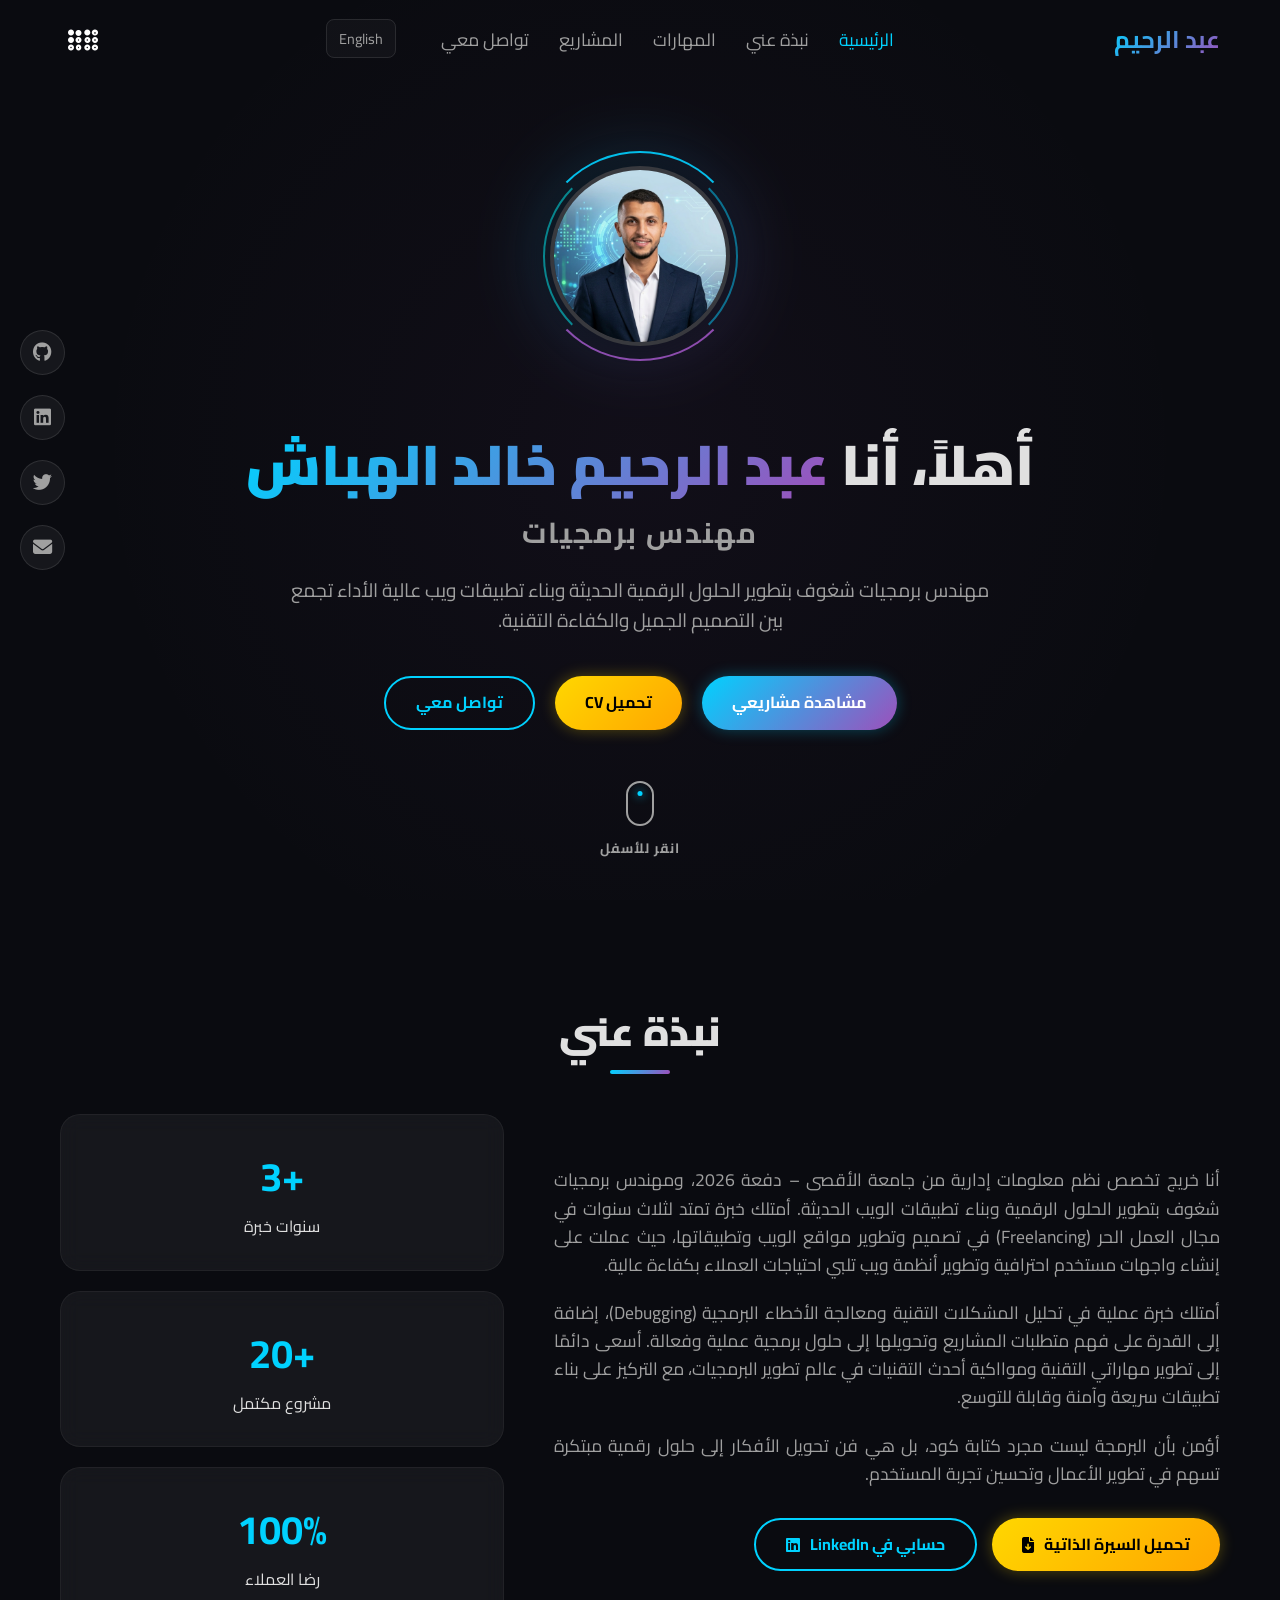
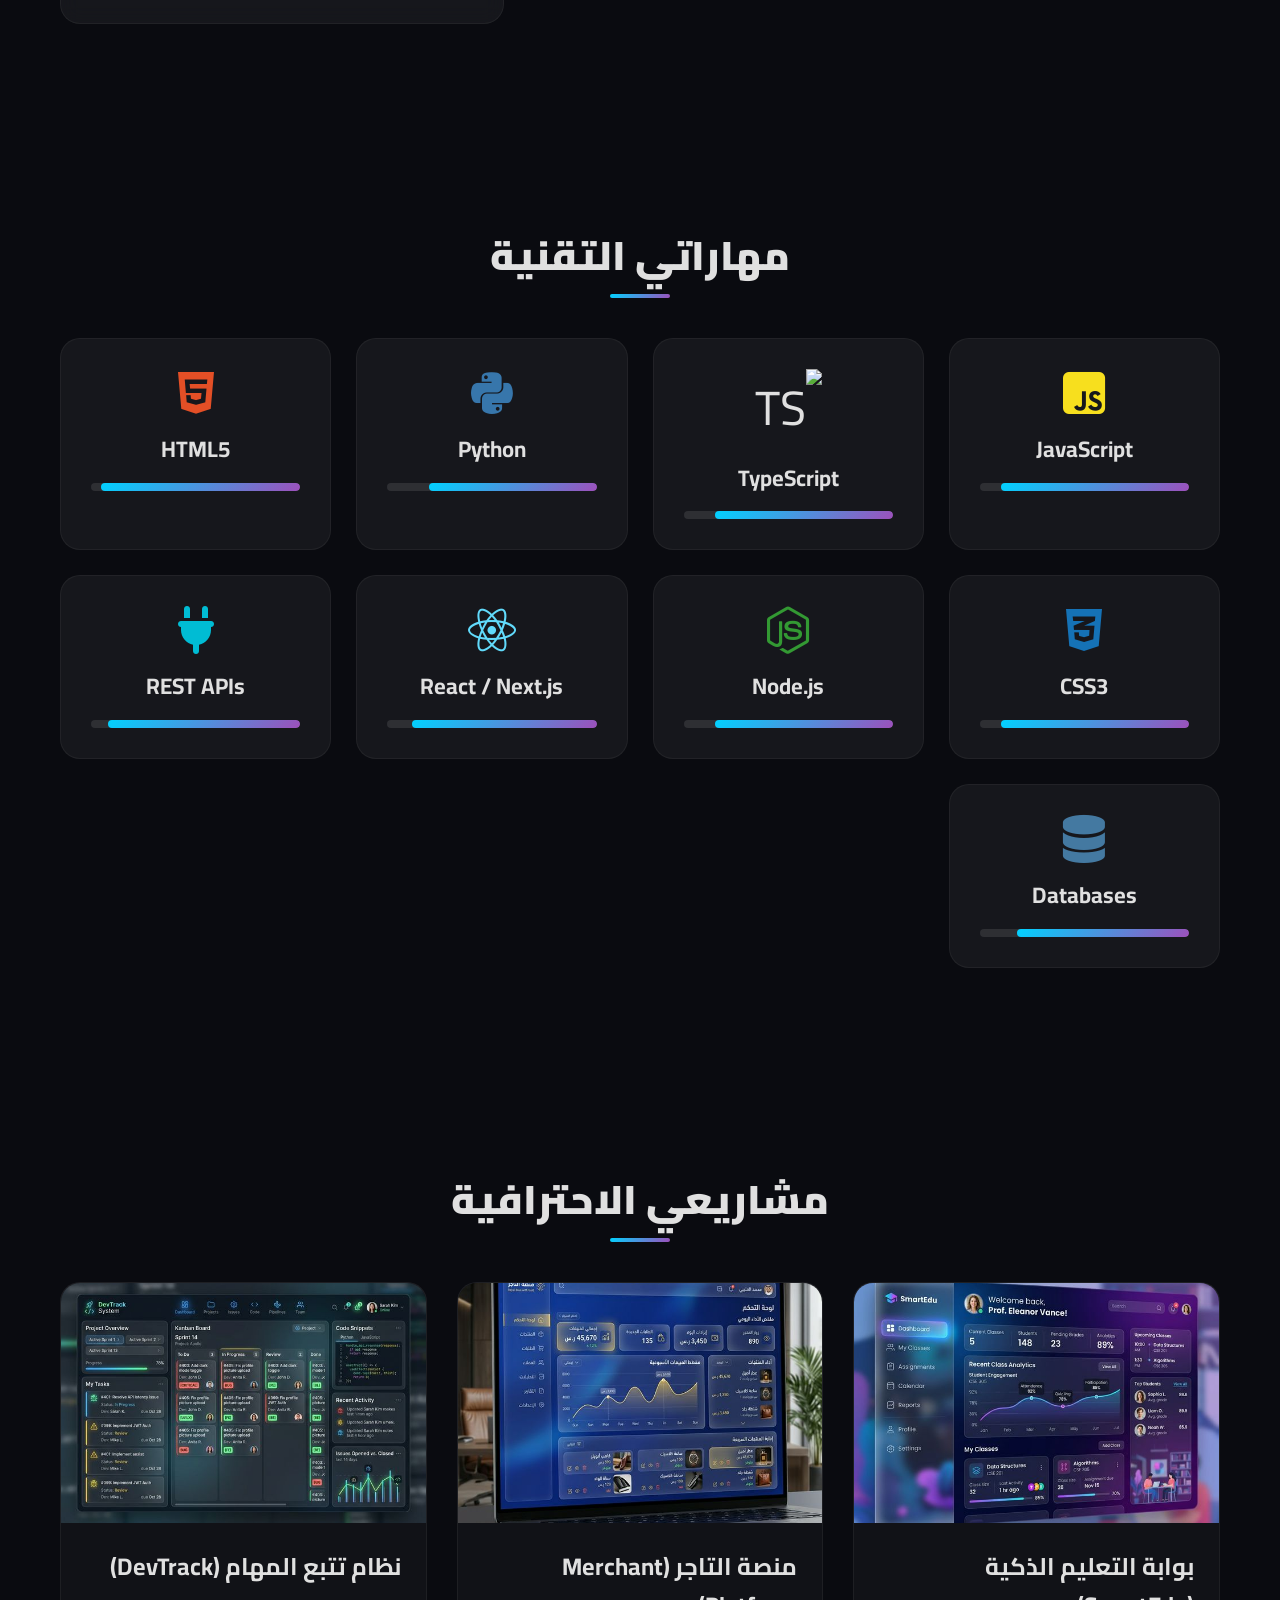
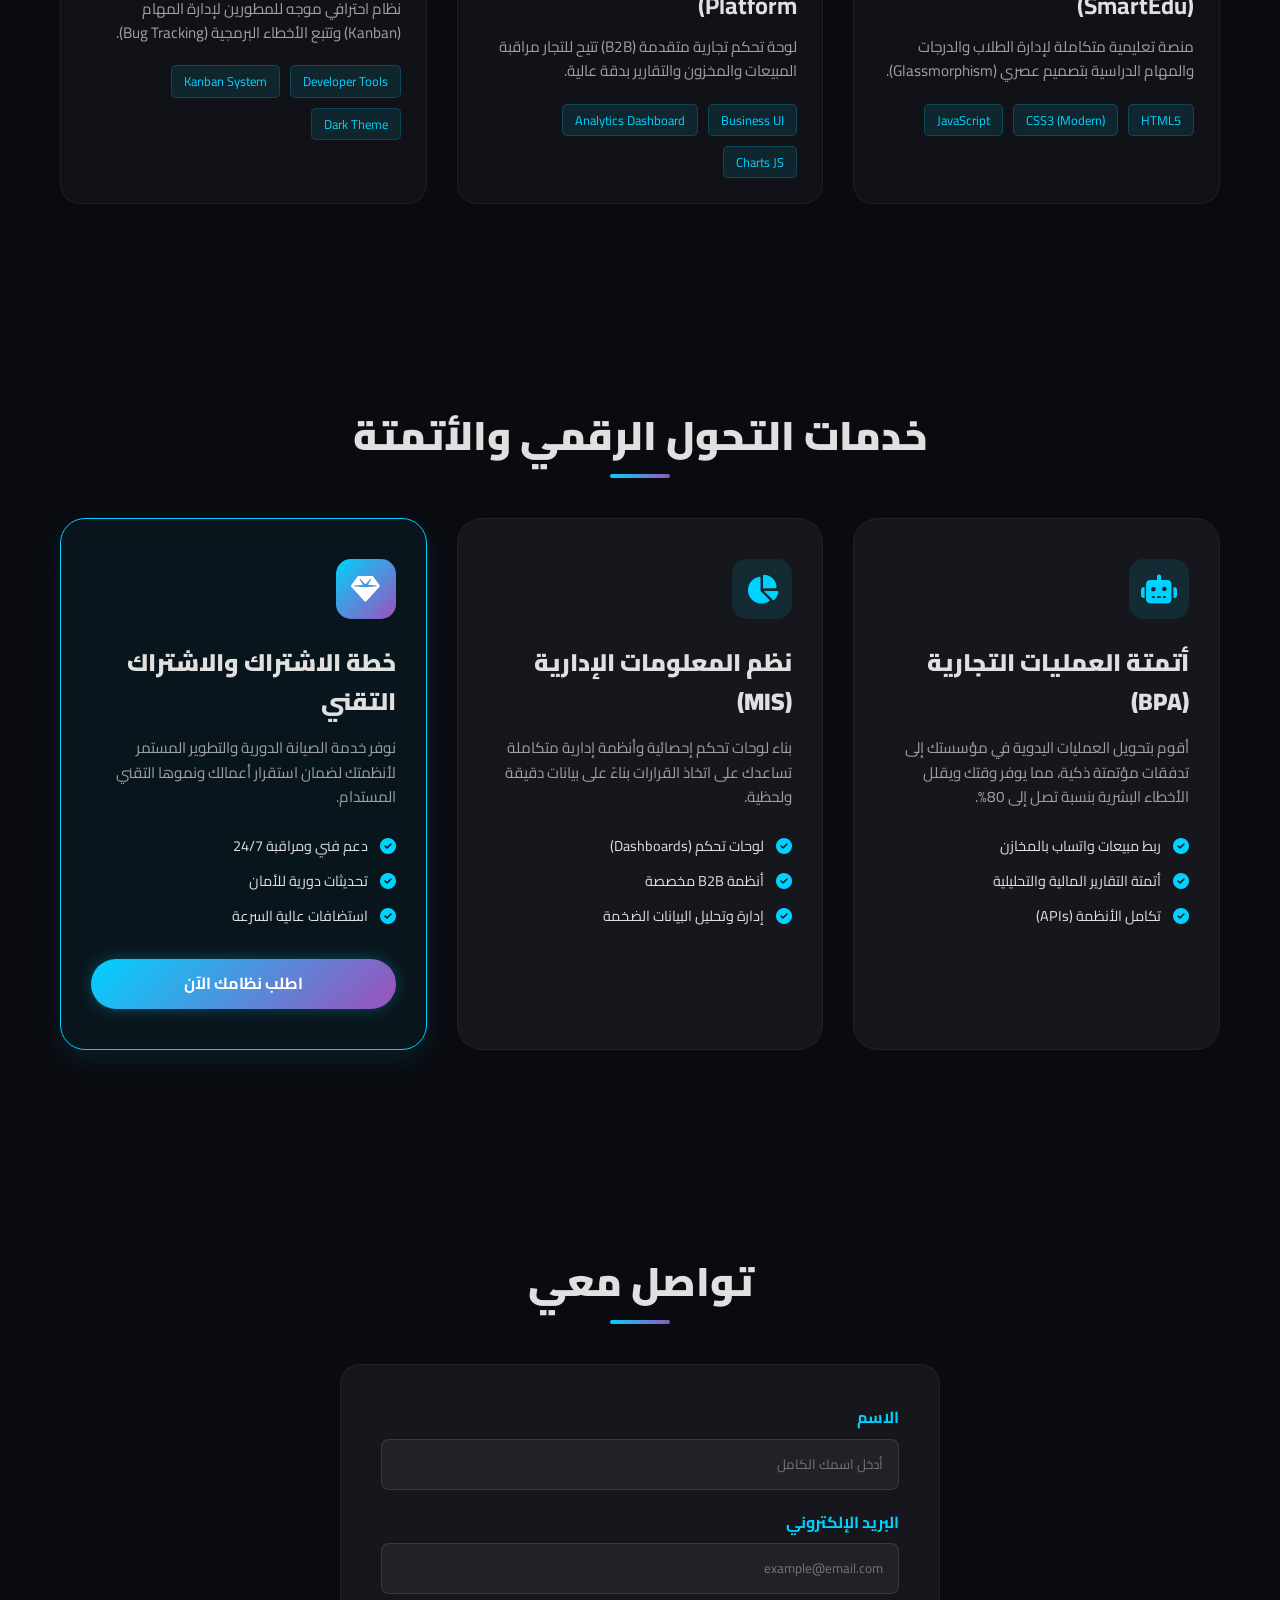
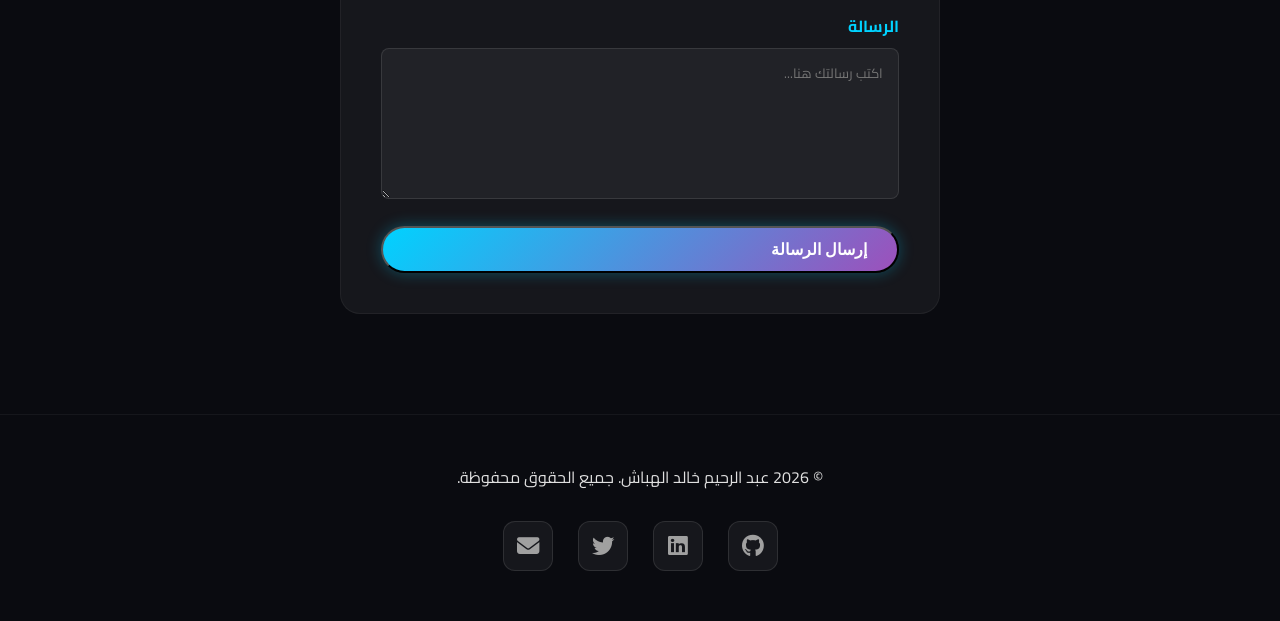
==== commit 704000b5: "إضافة مركز الأتمتة الذكي وتحديث قسم الخدمات المتخصصة لزيادة الدخل" ====
--- a/index.html
+++ b/index.html
@@ -9,6 +9,9 @@
         content="الموقع الشخصي للمهندس عبد الرحيم خالد الهباش - مهندس برمجيات متخصص في تطوير حلول الويب الحديثة.">
     <meta name="keywords"
         content="عبد الرحيم خالد الهباش, مهندس برمجيات, مطور ويب, Software Engineer, Web Developer, Portfolio">
+    
+    <!-- Favicon -->
+    <link rel="icon" type="image/png" href="images/favicon.png">
 
     <!-- Open Graph (Facebook / LinkedIn) -->
     <meta property="og:title" content="عبد الرحيم خالد الهباش | مهندس برمجيات">
@@ -120,7 +123,7 @@
             <div class="hero-btns reveal">
                 <a href="#projects" class="btn btn-primary" data-i18n="hero_btn_projects">مشاهدة مشاريعي <i
                         class="fas fa-arrow-left"></i></a>
-                <a href="assets/cv.pdf" class="btn btn-cv" download data-i18n="hero_btn_cv">تحميل CV <i
+                <a href="cv.html" target="_blank" class="btn btn-cv" data-i18n="hero_btn_cv">تحميل CV <i
                         class="fas fa-file-download"></i></a>
                 <a href="#contact" class="btn btn-outline" data-i18n="hero_btn_contact">تواصل معي</a>
             </div>
@@ -154,7 +157,7 @@
                         الأعمال وتحسين تجربة المستخدم.
                     </p>
                     <div class="about-btns" style="margin-top: 30px; display: flex; gap: 15px; flex-wrap: wrap;">
-                        <a href="assets/cv.pdf" class="btn btn-cv" download>تحميل السيرة الذاتية <i
+                        <a href="cv.html" target="_blank" class="btn btn-cv">تحميل السيرة الذاتية <i
                                 class="fas fa-file-download"></i></a>
                         <a href="https://www.linkedin.com/in/abdullrahim" target="_blank" rel="noopener noreferrer"
                             class="btn btn-outline">حسابي في LinkedIn <i class="fab fa-linkedin"></i></a>
@@ -334,6 +337,54 @@
         </div>
     </section>
 
+    <!-- Specialized Services Section -->
+    <section id="services" class="section">
+        <div class="container">
+            <h2 class="section-title">خدمات التحول الرقمي والأتمتة</h2>
+            <div class="services-grid">
+                <div class="service-card reveal">
+                    <div class="service-icon">
+                        <i class="fas fa-robot"></i>
+                    </div>
+                    <h3>أتمتة العمليات التجارية (BPA)</h3>
+                    <p>أقوم بتحويل العمليات اليدوية في مؤسستك إلى تدفقات مؤتمتة ذكية، مما يوفر وقتك ويقلل الأخطاء البشرية بنسبة تصل إلى 80%.</p>
+                    <ul class="service-features">
+                        <li><i class="fas fa-check-circle"></i> ربط مبيعات واتساب بالمخازن</li>
+                        <li><i class="fas fa-check-circle"></i> أتمتة التقارير المالية والتحليلية</li>
+                        <li><i class="fas fa-check-circle"></i> تكامل الأنظمة (APIs)</li>
+                    </ul>
+                </div>
+
+                <div class="service-card reveal">
+                    <div class="service-icon">
+                        <i class="fas fa-chart-pie"></i>
+                    </div>
+                    <h3>نظم المعلومات الإدارية (MIS)</h3>
+                    <p>بناء لوحات تحكم إحصائية وأنظمة إدارية متكاملة تساعدك على اتخاذ القرارات بناءً على بيانات دقيقة ولحظية.</p>
+                    <ul class="service-features">
+                        <li><i class="fas fa-check-circle"></i> لوحات تحكم (Dashboards)</li>
+                        <li><i class="fas fa-check-circle"></i> أنظمة B2B مخصصة</li>
+                        <li><i class="fas fa-check-circle"></i> إدارة وتحليل البيانات الضخمة</li>
+                    </ul>
+                </div>
+
+                <div class="service-card reveal highlighted-service">
+                    <div class="service-icon">
+                        <i class="fas fa-gem"></i>
+                    </div>
+                    <h3>خطة الاشتراك والاشتراك التقني</h3>
+                    <p>نوفر خدمة الصيانة الدورية والتطوير المستمر لأنظمتك لضمان استقرار أعمالك ونموها التقني المستدام.</p>
+                    <ul class="service-features">
+                        <li><i class="fas fa-check-circle"></i> دعم فني ومراقبة 24/7</li>
+                        <li><i class="fas fa-check-circle"></i> تحديثات دورية للأمان</li>
+                        <li><i class="fas fa-check-circle"></i> استضافات عالية السرعة</li>
+                    </ul>
+                    <a href="#contact" class="btn btn-primary" style="margin-top:20px; width:100%; justify-content:center;">اطلب نظامك الآن</a>
+                </div>
+            </div>
+        </div>
+    </section>
+
     <!-- Links / Social Section -->
     <div class="social-links-fixed">
         <a href="https://github.com/AbedAraheem" target="_blank" rel="noopener noreferrer" title="GitHub"><i
--- a/style.css
+++ b/style.css
@@ -1176,4 +1176,107 @@
         left: 0;
         text-align: left;
     }
+}
+
+/* Specialized Services Styles */
+.services-grid {
+    display: grid;
+    grid-template-columns: repeat(auto-fit, minmax(320px, 1fr));
+    gap: 30px;
+    margin-top: 50px;
+}
+
+.service-card {
+    background: var(--bg-card);
+    padding: 40px 30px;
+    border-radius: 25px;
+    border: 1px solid rgba(255, 255, 255, 0.05);
+    transition: var(--transition);
+    position: relative;
+    overflow: hidden;
+    backdrop-filter: blur(10px);
+}
+
+.service-card::before {
+    content: '';
+    position: absolute;
+    top: 0;
+    left: 0;
+    width: 100%;
+    height: 4px;
+    background: var(--gradient);
+    opacity: 0;
+    transition: var(--transition);
+}
+
+.service-card:hover {
+    transform: translateY(-10px);
+    background: rgba(255, 255, 255, 0.08);
+    border-color: var(--primary-color);
+    box-shadow: var(--neon-shadow);
+}
+
+.service-card:hover::before {
+    opacity: 1;
+}
+
+.service-icon {
+    width: 60px;
+    height: 60px;
+    background: rgba(0, 210, 255, 0.1);
+    border-radius: 15px;
+    display: flex;
+    align-items: center;
+    justify-content: center;
+    font-size: 1.8rem;
+    color: var(--primary-color);
+    margin-bottom: 25px;
+}
+
+.service-card h3 {
+    margin-bottom: 15px;
+    font-size: 1.5rem;
+    font-weight: 900;
+}
+
+.service-card p {
+    color: var(--text-muted);
+    font-size: 0.95rem;
+    margin-bottom: 25px;
+}
+
+.service-features {
+    list-style: none;
+    padding: 0;
+}
+
+.service-features li {
+    display: flex;
+    align-items: center;
+    gap: 12px;
+    margin-bottom: 12px;
+    font-size: 0.9rem;
+    color: var(--text-main);
+}
+
+.service-features li i {
+    color: var(--primary-color);
+    font-size: 1rem;
+}
+
+.highlighted-service {
+    border: 1px solid var(--primary-color);
+    background: rgba(0, 210, 255, 0.05);
+    box-shadow: 0 10px 30px rgba(0, 210, 255, 0.1);
+}
+
+.highlighted-service .service-icon {
+    background: var(--gradient);
+    color: white;
+}
+
+@media (max-width: 768px) {
+    .services-grid {
+        grid-template-columns: 1fr;
+    }
 }
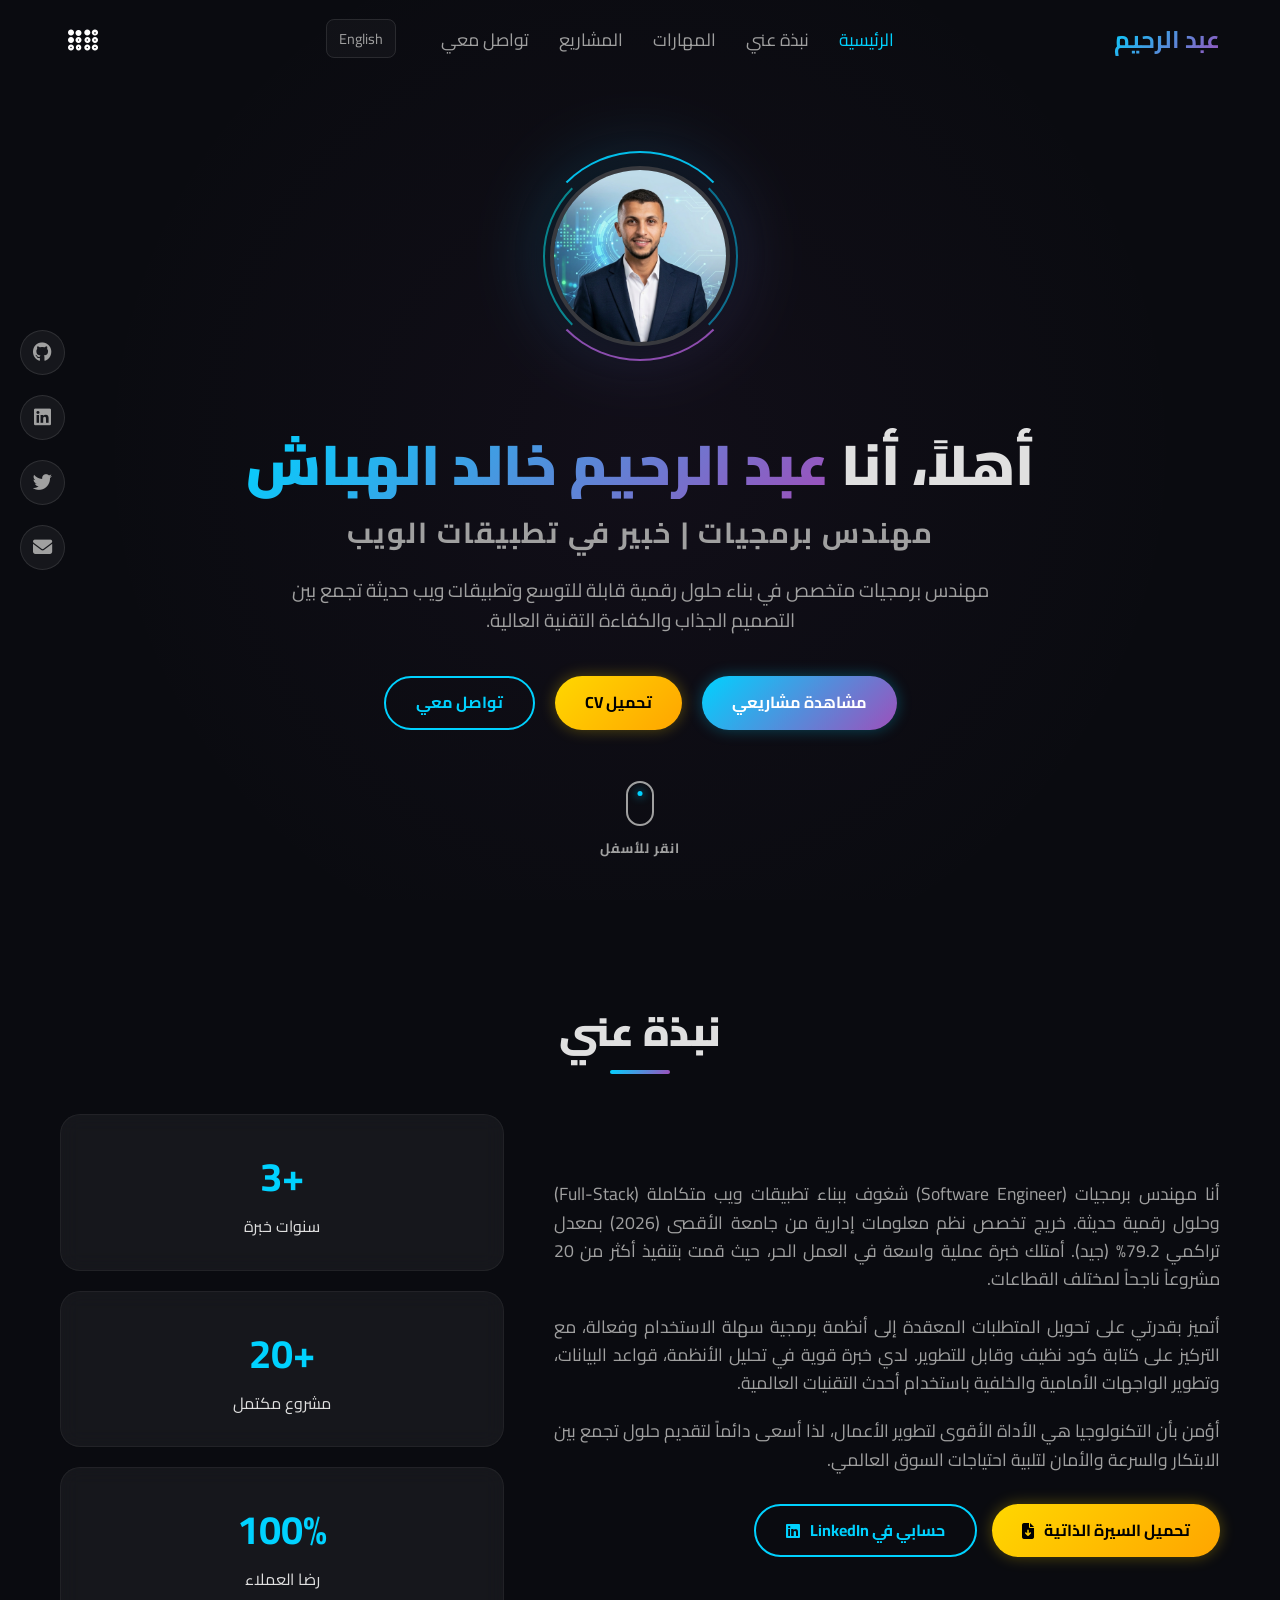
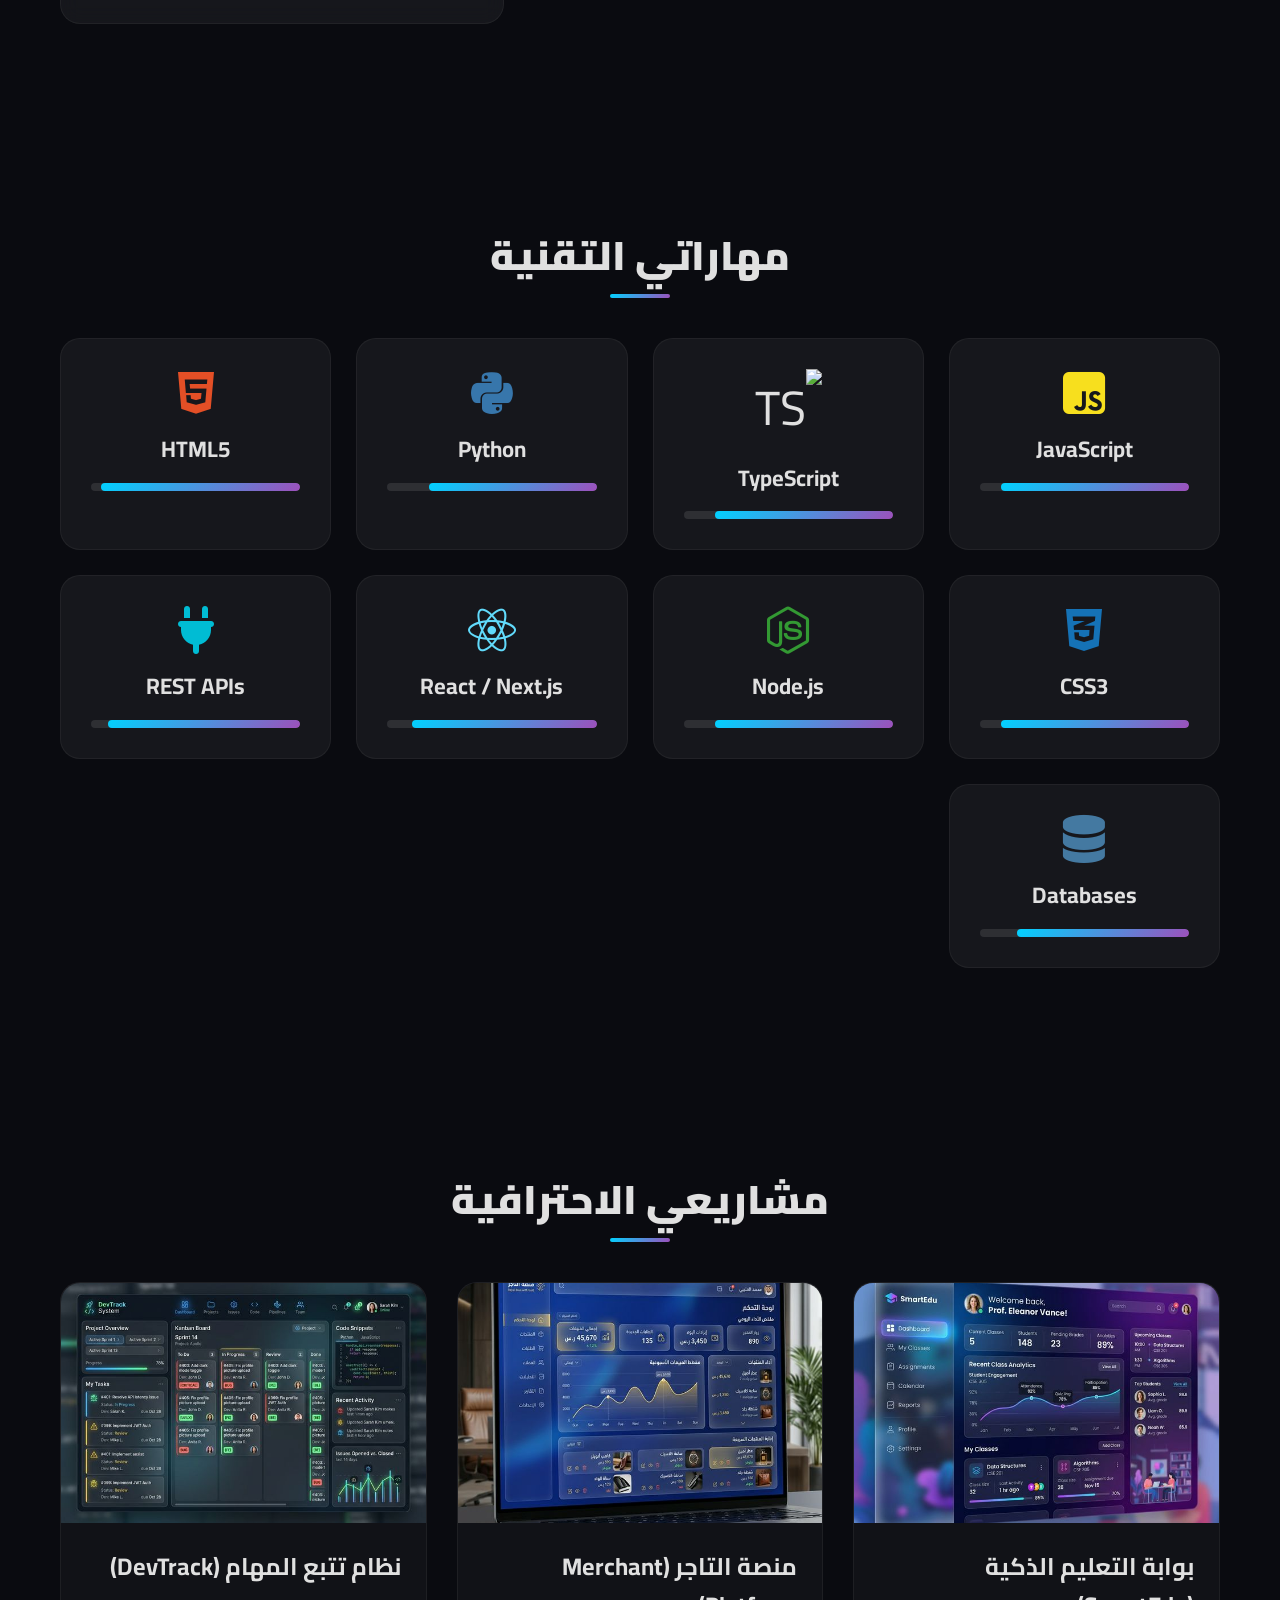
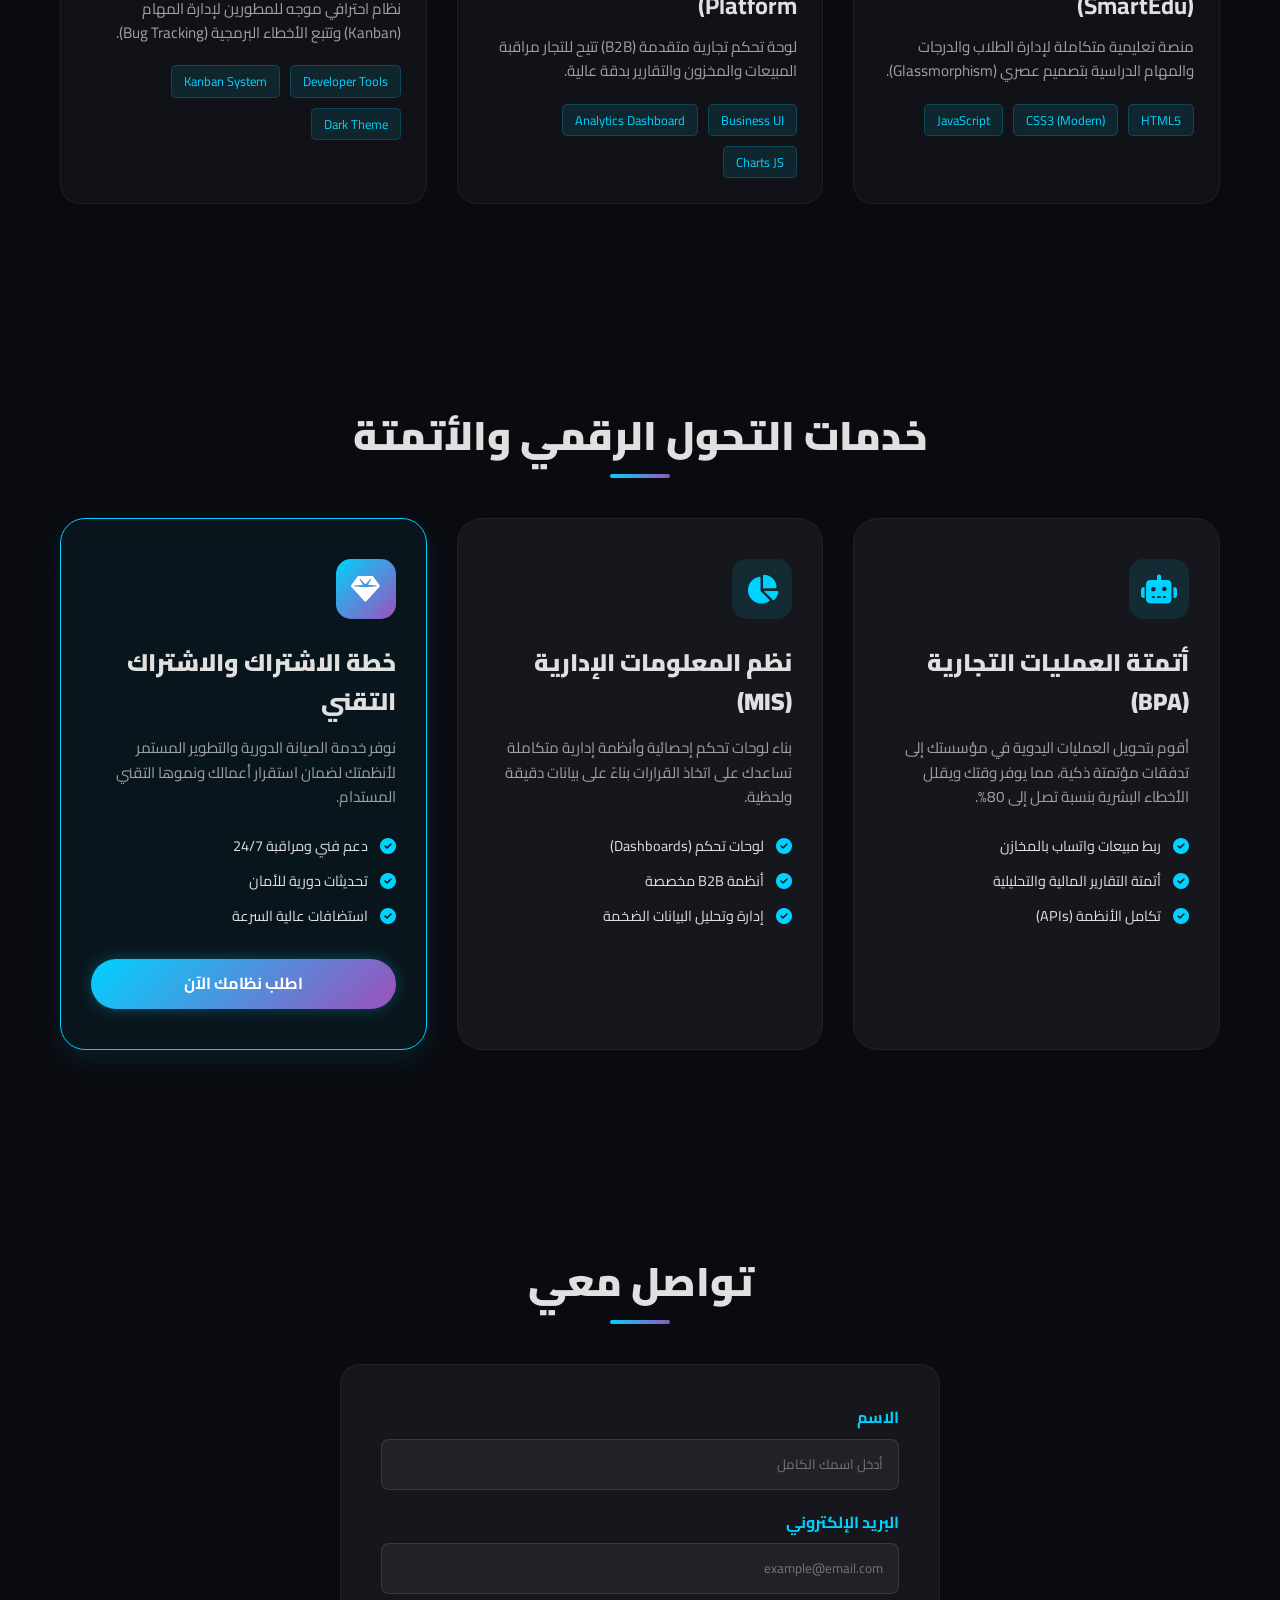
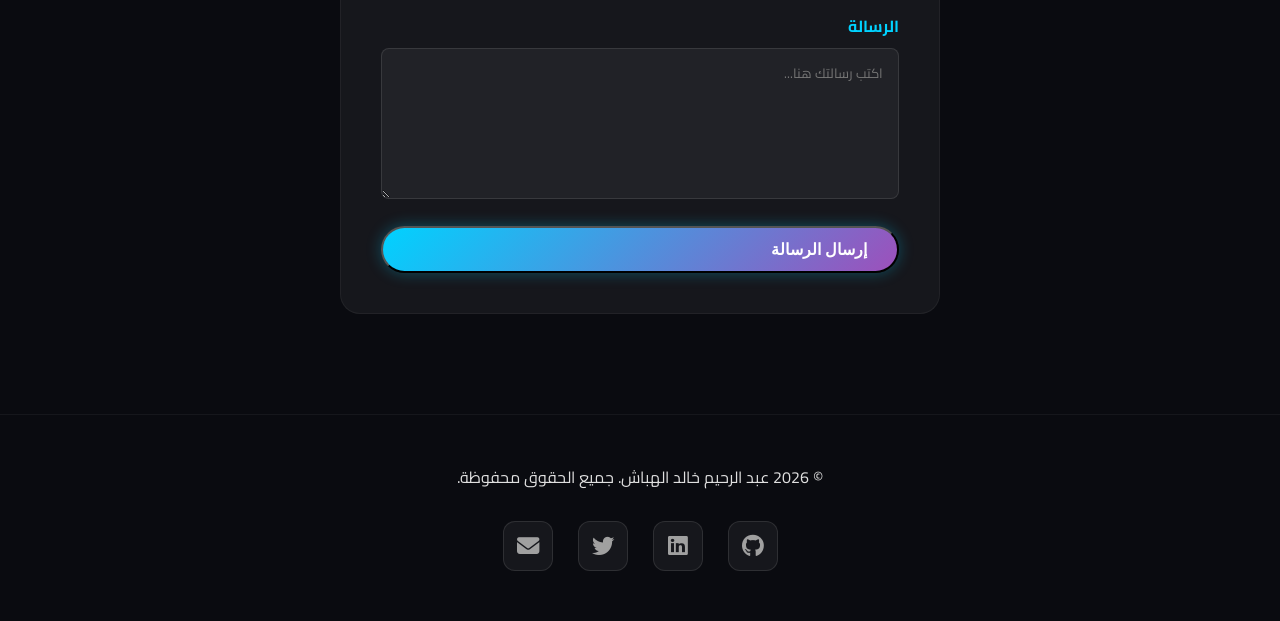
==== commit 5ff774d1: "Update CV to premium design with new professional content and fixed image frame" ====
--- a/index.html
+++ b/index.html
@@ -4,11 +4,11 @@
 <head>
     <meta charset="UTF-8">
     <meta name="viewport" content="width=device-width, initial-scale=1.0">
-    <title>عبد الرحيم خالد الهباش | مهندس برمجيات</title>
+    <title>عبد الرحيم خالد الهباش | خبير تطوير تطبيقات الويب</title>
     <meta name="description"
-        content="الموقع الشخصي للمهندس عبد الرحيم خالد الهباش - مهندس برمجيات متخصص في تطوير حلول الويب الحديثة.">
+        content="الموقع الشخصي للمهندس عبد الرحيم خالد الهباش - Full-Stack Software Engineer متخصص في بناء حلول الويب المتقدمة.">
     <meta name="keywords"
-        content="عبد الرحيم خالد الهباش, مهندس برمجيات, مطور ويب, Software Engineer, Web Developer, Portfolio">
+        content="عبد الرحيم خالد الهباش, مهندس برمجيات, مطور تطبيقات ويب, Full-Stack Developer, Software Engineer, Portfolio">
     
     <!-- Favicon -->
     <link rel="icon" type="image/png" href="images/favicon.png">
@@ -115,7 +115,7 @@
             </div>
             <h1 class="reveal" data-i18n="hero_welcome">أهلاً، أنا <span class="gradient-text">عبد الرحيم خالد
                     الهباش</span></h1>
-            <h2 class="reveal" data-i18n="hero_job">مهندس برمجيات</h2>
+            <h2 class="reveal" data-i18n="hero_job">مهندس برمجيات | خبير في تطبيقات الويب</h2>
             <p class="tagline reveal" data-i18n="hero_tagline">
                 مهندس برمجيات شغوف بتطوير الحلول الرقمية الحديثة وبناء تطبيقات ويب عالية الأداء تجمع بين التصميم الجميل
                 والكفاءة التقنية.
@@ -141,10 +141,7 @@
             <div class="about-grid">
                 <div class="about-text reveal">
                     <p data-i18n="about_p1">
-                        أنا خريج تخصص نظم معلومات إدارية من جامعة الأقصى – دفعة 2026، ومهندس برمجيات شغوف بتطوير الحلول
-                        الرقمية وبناء تطبيقات الويب الحديثة. أمتلك خبرة تمتد لثلاث سنوات في مجال العمل الحر
-                        (Freelancing) في تصميم وتطوير مواقع الويب وتطبيقاتها، حيث عملت على إنشاء واجهات مستخدم احترافية
-                        وتطوير أنظمة ويب تلبي احتياجات العملاء بكفاءة عالية.
+                        أنا مهندس برمجيات (Software Engineer) متخصص في بناء تطبيقات ويب متكاملة وحلول رقمية حديثة. خريج تخصص نظم معلومات إدارية من جامعة الأقصى (2026) بمعدل تراكمي 79.2%. أمتلك خبرة واسعة في العمل الحر، حيث نفذت أكثر من 20 مشروعاً ناجحاً.
                     </p>
                     <p data-i18n="about_p2">
                         أمتلك خبرة عملية في تحليل المشكلات التقنية ومعالجة الأخطاء البرمجية (Debugging)، إضافة إلى
